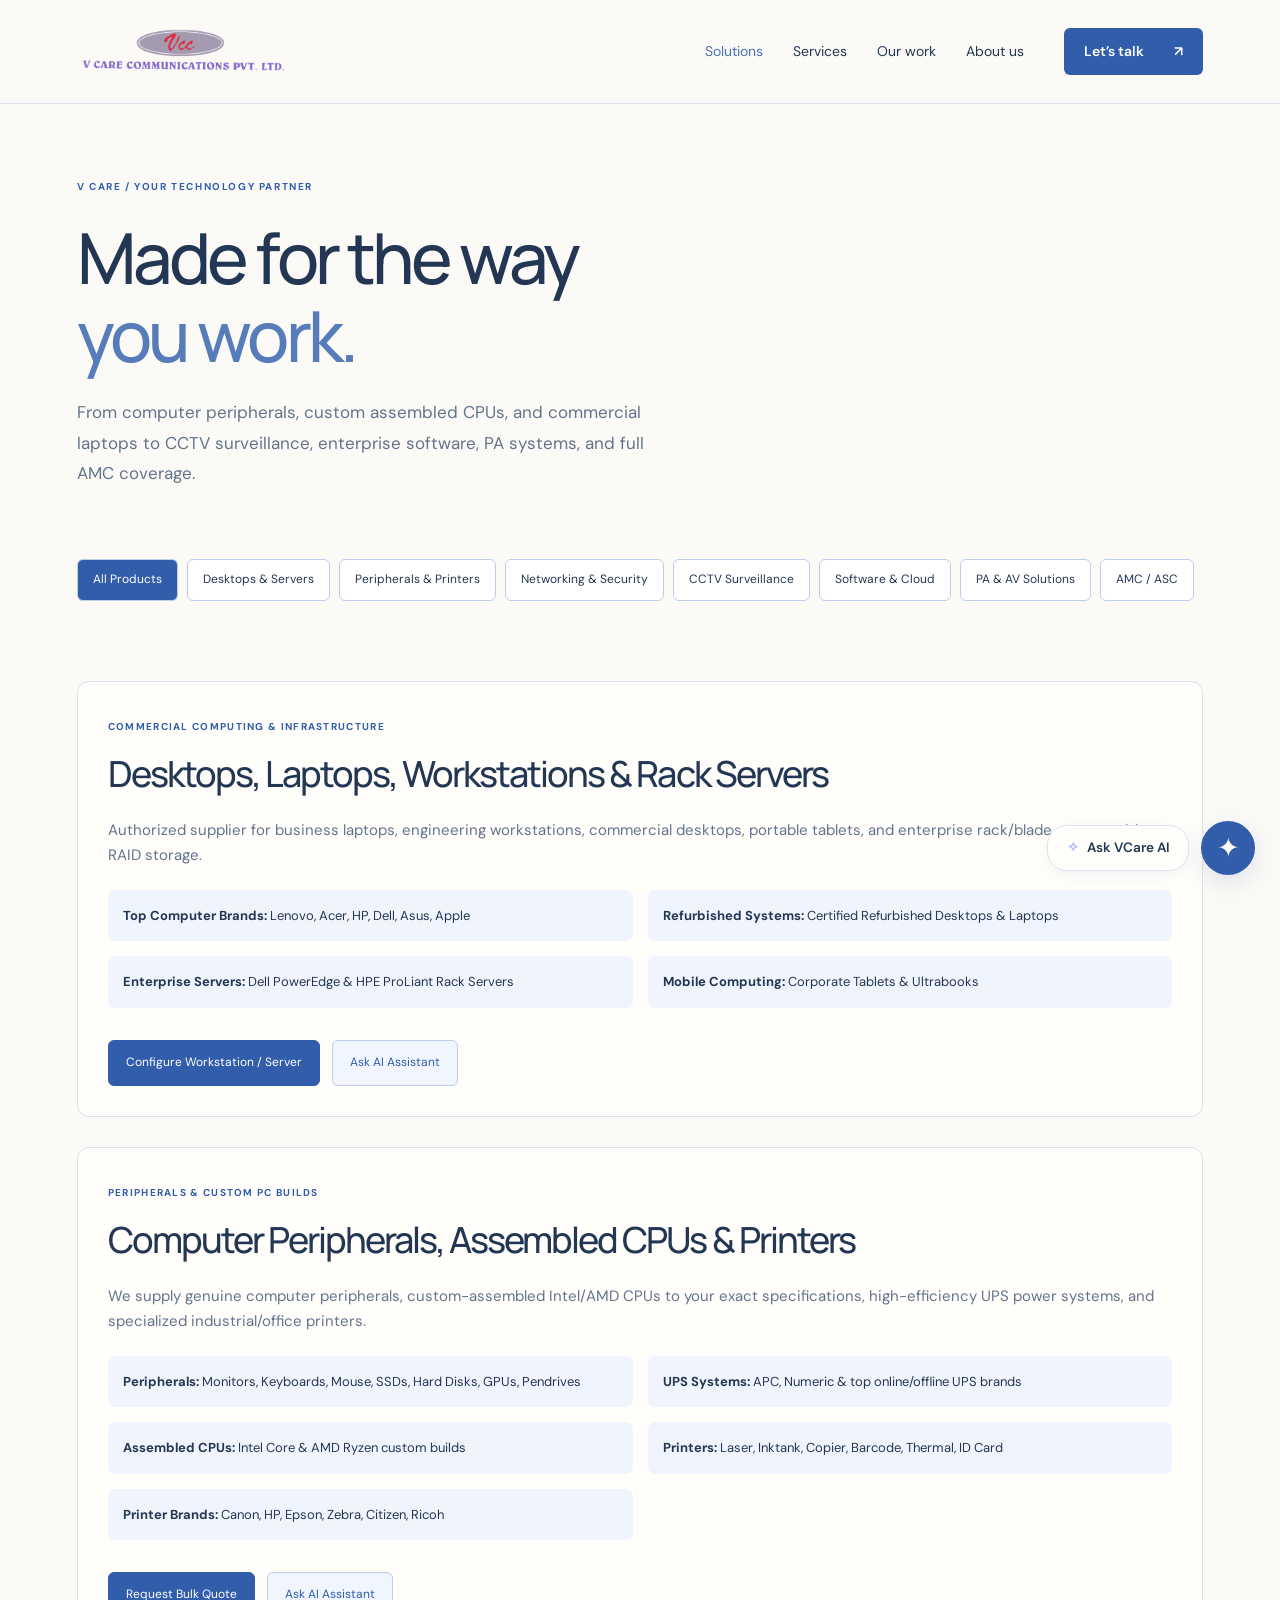
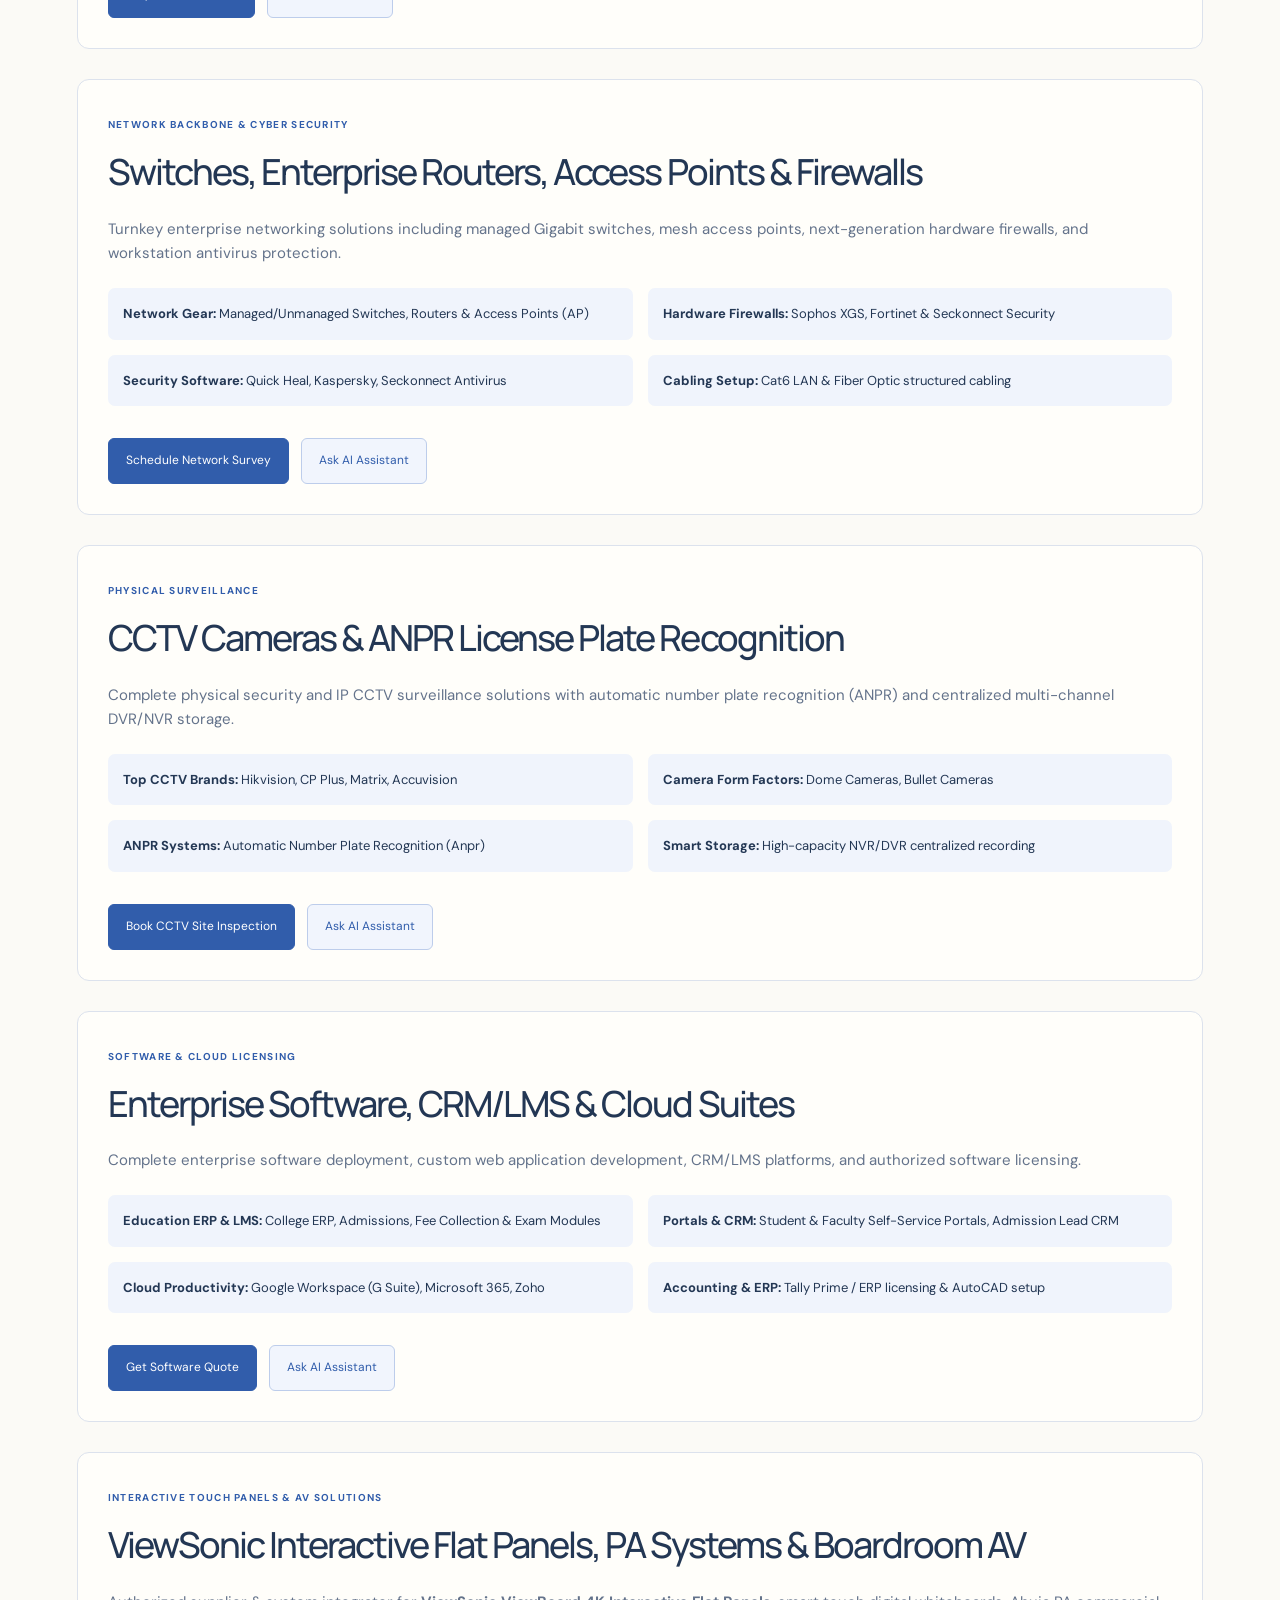
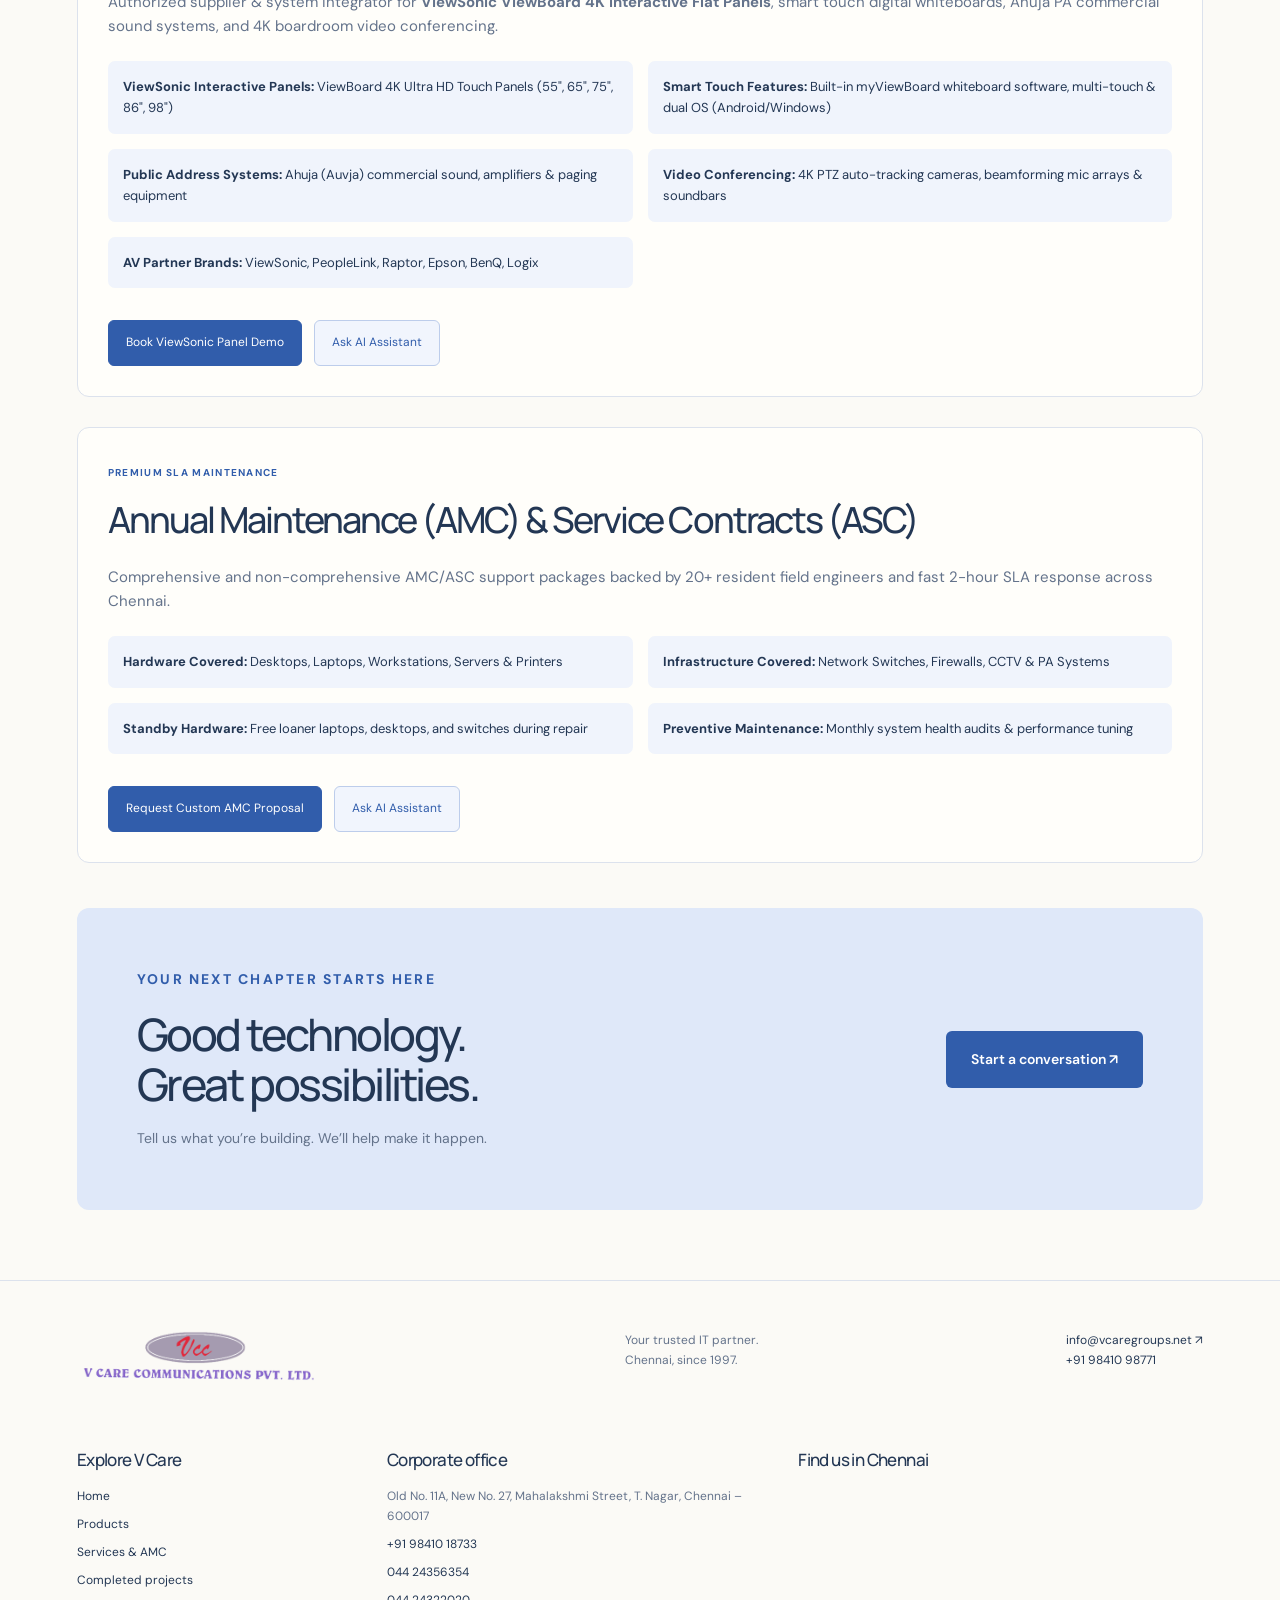
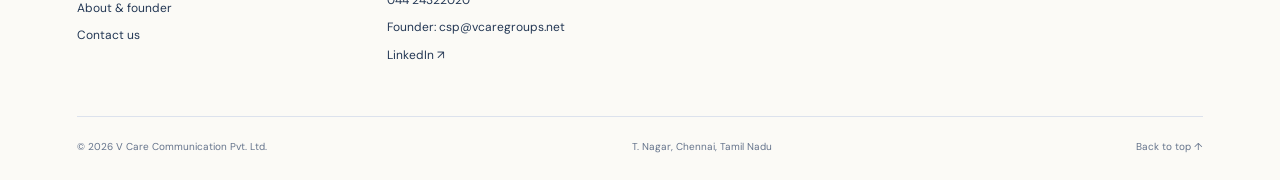
==== products.html @ 09d8451d "Add files via upload" ====
<!doctype html><html lang="en"><head><meta charset="utf-8"><meta name="viewport" content="width=device-width,initial-scale=1"><meta name="description" content="V Care Communication — enterprise IT hardware, systems integration, networking and maintenance in Chennai since 1997."><title>V Care — Technology that moves you forward</title><link rel="stylesheet" href="css/chatbot.css"><link rel="stylesheet" href="css/style.css"></head><body><a class="skip" href="#main">Skip to content</a><header><a class="brand" href="index.html" aria-label="V Care home"><img src="logo.png" alt="V Care Communication Pvt. Ltd."></a><button class="menu" aria-expanded="false" aria-controls="navigation">Menu <span>☰</span></button><nav id="navigation"><a href="products.html">Solutions</a><a href="services.html">Services</a><a href="projects.html">Our work</a><a href="about.html">About us</a></nav><a class="button small header-cta" href="contact.html">Let’s talk <span>↗</span></a></header><main id="main"><section class="page-hero"><p class="eyebrow">V CARE / YOUR TECHNOLOGY PARTNER</p><h1>Made for the way<br><em>you work.</em></h1><p class="intro">From computer
        peripherals, custom assembled CPUs, and commercial laptops to CCTV surveillance, enterprise software, PA
        systems, and full AMC coverage.</p></section><div class="original-content"><section>
    <div class="container">
      <div class="product-tabs-nav" id="productFilterBar">
        <button class="tab-btn active" data-filter="all"> All Products</button>
        <button class="tab-btn" data-filter="computing"> Desktops & Servers</button>
        <button class="tab-btn" data-filter="peripherals"> Peripherals & Printers</button>
        <button class="tab-btn" data-filter="networking"> Networking &
          Security</button>
        <button class="tab-btn" data-filter="cctv"> CCTV Surveillance</button>
        <button class="tab-btn" data-filter="software"> Software & Cloud</button>
        <button class="tab-btn" data-filter="av-pa"> PA & AV Solutions</button>
        <button class="tab-btn" data-filter="amc"> AMC / ASC</button>
      </div>
    </div>
  </section><section class="section">
    <div class="container">
      <div id="productsContainer">

        
        <div class="bento-card product-card-item" data-category="computing">
          <div class="product-detail-card">
            
            <div>
              <span class="bento-tag">COMMERCIAL COMPUTING & INFRASTRUCTURE</span>
              <h2 class="text-gradient">Desktops, Laptops, Workstations
                & Rack Servers</h2>
              <p>Authorized supplier for
                business laptops, engineering workstations, commercial desktops, portable tablets, and enterprise
                rack/blade servers with RAID storage.</p>

              <div class="product-specs-grid">
                <div class="product-spec-item"> <strong>Top Computer Brands:</strong>
                  Lenovo, Acer, HP, Dell, Asus, Apple</div>
                <div class="product-spec-item"> <strong>Refurbished Systems:</strong>
                  Certified Refurbished Desktops & Laptops</div>
                <div class="product-spec-item"> <strong>Enterprise Servers:</strong>
                  Dell PowerEdge & HPE ProLiant Rack Servers</div>
                <div class="product-spec-item"> <strong>Mobile Computing:</strong>
                  Corporate Tablets & Ultrabooks</div>
              </div>

              <div>
                <a href="contact.html" class="btn btn-primary">Configure Workstation / Server </a>
                <button class="btn btn-outline js-open-chat" data-prompt="Show laptop, desktop, server, and refurbished models available">Ask AI Assistant </button>
              </div>
            </div>
          </div>
        </div>

        
        <div class="bento-card product-card-item" data-category="peripherals">
          <div class="product-detail-card">
            
            <div>
              <span class="bento-tag">PERIPHERALS & CUSTOM PC BUILDS</span>
              <h2 class="text-gradient">Computer Peripherals, Assembled
                CPUs & Printers</h2>
              <p>We supply genuine
                computer peripherals, custom-assembled Intel/AMD CPUs to your exact specifications, high-efficiency UPS
                power systems, and specialized industrial/office printers.</p>

              <div class="product-specs-grid">
                <div class="product-spec-item"> <strong>Peripherals:</strong>
                  Monitors, Keyboards, Mouse, SSDs, Hard Disks, GPUs, Pendrives</div>
                <div class="product-spec-item"> <strong>UPS Systems:</strong> APC,
                  Numeric & top online/offline UPS brands</div>
                <div class="product-spec-item"> <strong>Assembled CPUs:</strong>
                  Intel Core & AMD Ryzen custom builds</div>
                <div class="product-spec-item"> <strong>Printers:</strong> Laser,
                  Inktank, Copier, Barcode, Thermal, ID Card</div>
                <div class="product-spec-item"> <strong>Printer Brands:</strong>
                  Canon, HP, Epson, Zebra, Citizen, Ricoh</div>
              </div>

              <div>
                <a href="contact.html" class="btn btn-primary">Request Bulk Quote </a>
                <button class="btn btn-outline js-open-chat" data-prompt="What printers, UPS brands, and assembled CPU components do you offer?">Ask AI Assistant
                  </button>
              </div>
            </div>
          </div>
        </div>

        
        <div class="bento-card product-card-item" data-category="networking">
          <div class="product-detail-card">
            
            <div>
              <span class="bento-tag">NETWORK BACKBONE & CYBER SECURITY</span>
              <h2 class="text-gradient">Switches, Enterprise Routers,
                Access Points & Firewalls</h2>
              <p>Turnkey enterprise
                networking solutions including managed Gigabit switches, mesh access points, next-generation hardware
                firewalls, and workstation antivirus protection.</p>

              <div class="product-specs-grid">
                <div class="product-spec-item"> <strong>Network Gear:</strong>
                  Managed/Unmanaged Switches, Routers & Access Points (AP)</div>
                <div class="product-spec-item"> <strong>Hardware Firewalls:</strong>
                  Sophos XGS, Fortinet & Seckonnect Security</div>
                <div class="product-spec-item"> <strong>Security Software:</strong>
                  Quick Heal, Kaspersky, Seckonnect Antivirus</div>
                <div class="product-spec-item"> <strong>Cabling Setup:</strong> Cat6
                  LAN & Fiber Optic structured cabling</div>
              </div>

              <div>
                <a href="contact.html" class="btn btn-primary">Schedule Network Survey </a>
                <button class="btn btn-outline js-open-chat" data-prompt="What networking switches, firewalls, and security software do you provide?">Ask AI
                  Assistant </button>
              </div>
            </div>
          </div>
        </div>

        
        <div class="bento-card product-card-item" data-category="cctv">
          <div class="product-detail-card">
            
            <div>
              <span class="bento-tag">PHYSICAL SURVEILLANCE</span>
              <h2 class="text-gradient">CCTV Cameras & ANPR License
                Plate Recognition</h2>
              <p>Complete physical
                security and IP CCTV surveillance solutions with automatic number plate recognition (ANPR) and
                centralized multi-channel DVR/NVR storage.</p>

              <div class="product-specs-grid">
                <div class="product-spec-item"> <strong>Top CCTV Brands:</strong>
                  Hikvision, CP Plus, Matrix, Accuvision</div>
                <div class="product-spec-item"> <strong>Camera Form Factors:</strong>
                  Dome Cameras, Bullet Cameras</div>
                <div class="product-spec-item"> <strong>ANPR Systems:</strong>
                  Automatic Number Plate Recognition (Anpr)</div>
                <div class="product-spec-item"> <strong>Smart Storage:</strong>
                  High-capacity NVR/DVR centralized recording</div>
              </div>

              <div>
                <a href="contact.html" class="btn btn-primary">Book CCTV Site Inspection </a>
                <button class="btn btn-outline js-open-chat" data-prompt="Tell me about CCTV camera brands, Hikvision, CP Plus, and ANPR systems">Ask AI Assistant
                  </button>
              </div>
            </div>
          </div>
        </div>

        
        <div class="bento-card product-card-item" data-category="software">
          <div class="product-detail-card">
            
            <div>
              <span class="bento-tag">SOFTWARE & CLOUD LICENSING</span>
              <h2 class="text-gradient">Enterprise Software, CRM/LMS &
                Cloud Suites</h2>
              <p>Complete enterprise
                software deployment, custom web application development, CRM/LMS platforms, and authorized software
                licensing.</p>

              <div class="product-specs-grid">
                <div class="product-spec-item"> <strong>Education ERP & LMS:</strong>
                  College ERP, Admissions, Fee Collection & Exam Modules</div>
                <div class="product-spec-item"> <strong>Portals & CRM:</strong>
                  Student & Faculty Self-Service Portals, Admission Lead CRM</div>
                <div class="product-spec-item"> <strong>Cloud Productivity:</strong>
                  Google Workspace (G Suite), Microsoft 365, Zoho</div>
                <div class="product-spec-item"> <strong>Accounting & ERP:</strong>
                  Tally Prime / ERP licensing & AutoCAD setup</div>
              </div>

              <div>
                <a href="contact.html" class="btn btn-primary">Get Software Quote </a>
                <button class="btn btn-outline js-open-chat" data-prompt="What software licenses (Tally, Zoho, G Suite, Microsoft, AutoCAD, CRM, LMS) do you provide?">Ask
                  AI Assistant </button>
              </div>
            </div>
          </div>
        </div>

        
        <div class="bento-card product-card-item" data-category="av-pa">
          <div class="product-detail-card">
            
            <div>
              <span class="bento-tag">INTERACTIVE TOUCH PANELS & AV SOLUTIONS</span>
              <h2 class="text-gradient">ViewSonic Interactive Flat
                Panels, PA Systems & Boardroom AV</h2>
              <p>Authorized supplier &
                system integrator for <strong>ViewSonic ViewBoard 4K Interactive Flat Panels</strong>, smart touch
                digital whiteboards, Ahuja PA commercial sound systems, and 4K boardroom video conferencing.</p>

              <div class="product-specs-grid">
                <div class="product-spec-item"> <strong>ViewSonic Interactive
                    Panels:</strong> ViewBoard 4K Ultra HD Touch Panels (55", 65", 75", 86", 98")</div>
                <div class="product-spec-item"> <strong>Smart Touch
                    Features:</strong> Built-in myViewBoard whiteboard software, multi-touch & dual OS (Android/Windows)
                </div>
                <div class="product-spec-item"> <strong>Public Address
                    Systems:</strong> Ahuja (Auvja) commercial sound, amplifiers & paging equipment</div>
                <div class="product-spec-item"> <strong>Video Conferencing:</strong>
                  4K PTZ auto-tracking cameras, beamforming mic arrays & soundbars</div>
                <div class="product-spec-item"> <strong>AV Partner Brands:</strong>
                  ViewSonic, PeopleLink, Raptor, Epson, BenQ, Logix</div>
              </div>

              <div>
                <a href="contact.html" class="btn btn-primary">Book ViewSonic Panel Demo </a>
                <button class="btn btn-outline js-open-chat" data-prompt="Tell me about ViewSonic Interactive Flat Panels, ViewBoard touch displays, and Ahuja PA systems">Ask
                  AI Assistant </button>
              </div>
            </div>
          </div>
        </div>

        
        <div class="bento-card product-card-item" data-category="amc">
          <div class="product-detail-card">
            
            <div>
              <span class="bento-tag">PREMIUM SLA MAINTENANCE</span>
              <h2 class="text-gradient">Annual Maintenance (AMC) &
                Service Contracts (ASC)</h2>
              <p>Comprehensive and
                non-comprehensive AMC/ASC support packages backed by 20+ resident field engineers and fast 2-hour SLA
                response across Chennai.</p>

              <div class="product-specs-grid">
                <div class="product-spec-item"> <strong>Hardware Covered:</strong>
                  Desktops, Laptops, Workstations, Servers & Printers</div>
                <div class="product-spec-item"> <strong>Infrastructure
                    Covered:</strong> Network Switches, Firewalls, CCTV & PA Systems</div>
                <div class="product-spec-item"> <strong>Standby Hardware:</strong>
                  Free loaner laptops, desktops, and switches during repair</div>
                <div class="product-spec-item"> <strong>Preventive
                    Maintenance:</strong> Monthly system health audits & performance tuning</div>
              </div>

              <div>
                <a href="contact.html" class="btn btn-primary">Request Custom AMC Proposal </a>
                <button class="btn btn-outline js-open-chat" data-prompt="Tell me about your AMC / ASC contract packages and SLAs">Ask AI Assistant </button>
              </div>
            </div>
          </div>
        </div>

      </div>
    </div>
  </section></div></main><section class="closing"><div><p class="eyebrow">YOUR NEXT CHAPTER STARTS HERE</p><h2>Good technology.<br>Great possibilities.</h2><p>Tell us what you’re building. We’ll help make it happen.</p></div><a class="button" href="contact.html">Start a conversation ↗</a></section><footer><div class="footer-top"><a class="brand" href="index.html"><img src="logo.png" alt="V Care Communication Pvt. Ltd."></a><p>Your trusted IT partner.<br>Chennai, since 1997.</p><div><a href="mailto:info@vcaregroups.net">info@vcaregroups.net ↗</a><a href="tel:+919841098771">+91 98410 98771</a></div></div><div class="footer-extras"><div><h3>Explore V Care</h3><a href="index.html">Home</a><a href="products.html">Products</a><a href="services.html">Services & AMC</a><a href="projects.html">Completed projects</a><a href="about.html">About & founder</a><a href="contact.html">Contact us</a></div><div><h3>Corporate office</h3><p>Old No. 11A, New No. 27, Mahalakshmi Street, T. Nagar, Chennai – 600017</p><a href="tel:+919841018733">+91 98410 18733</a><a href="tel:04424356354">044 24356354</a><a href="tel:04424322020">044 24322020</a><a href="mailto:csp@vcaregroups.net">Founder: csp@vcaregroups.net</a><a href="https://www.linkedin.com/company/vcare-communication-pvt-ltd/" target="_blank" rel="noopener">LinkedIn ↗</a></div><div><h3>Find us in Chennai</h3><iframe src="https://www.google.com/maps/embed?pb=!1m18!1m12!1m3!1d15547.591956405066!2d80.22578973375931!3d13.042164800798362!2m3!1f0!2f0!3f0!3m2!1i1024!2i768!4f13.1!3m3!1m2!1s0x3a5266fff893aa7f%3A0x14968e3ff14acfaf!2sV%20Care%20Communication!5e0!3m2!1sen!2sin!4v1703919596959!5m2!1sen!2sin" width="100%" height="460" allowfullscreen="" loading="lazy" title="V Care office location"></iframe></div></div><div class="footer-bottom"><span>© <span id="year"></span> V Care Communication Pvt. Ltd.</span><a href="contact.html">T. Nagar, Chennai, Tamil Nadu</a><a href="#main">Back to top ↑</a></div></footer><script src="js/chatbot-data.js"></script><script src="js/chatbot.js"></script><script src="js/site.js"></script></body></html>
---- css/chatbot.css ----
/* ==========================================================================
   VCare Holographic AI Assistant - Floating Chatbot Stylesheet
   ========================================================================== */

/* Launcher Floating Trigger */
.chatbot-launcher {
  position: fixed;
  bottom: 25px;
  right: 25px;
  z-index: 99999;
  display: flex;
  align-items: center;
  gap: 0.75rem;
  cursor: pointer;
}

.chatbot-trigger-btn {
  width: 65px;
  height: 65px;
  border-radius: 50%;
  background: linear-gradient(135deg, var(--blue-electric) 0%, var(--cyan-neon) 100%);
  color: #030712;
  display: flex;
  align-items: center;
  justify-content: center;
  font-size: 1.7rem;
  box-shadow: 0 0 30px var(--cyan-glow), 0 10px 25px rgba(0, 0, 0, 0.5);
  border: 2px solid rgba(255, 255, 255, 0.4);
  transition: all 0.3s cubic-bezier(0.175, 0.885, 0.32, 1.275);
  position: relative;
}

.chatbot-trigger-btn:hover {
  transform: scale(1.1) rotate(6deg);
  box-shadow: 0 0 45px var(--cyan-neon), 0 15px 35px rgba(0, 0, 0, 0.6);
}

.chatbot-pulse-ring {
  position: absolute;
  top: -5px;
  left: -5px;
  right: -5px;
  bottom: -5px;
  border-radius: 50%;
  border: 2px solid var(--cyan-neon);
  animation: pulseRing 2s infinite;
  pointer-events: none;
}

@keyframes pulseRing {
  0% { transform: scale(0.95); opacity: 0.9; }
  50% { transform: scale(1.2); opacity: 0; }
  100% { transform: scale(0.95); opacity: 0; }
}

.chatbot-tooltip {
  background: #090d16;
  color: #ffffff;
  padding: 0.65rem 1.15rem;
  border-radius: 20px;
  font-family: var(--font-mono);
  font-size: 0.85rem;
  font-weight: 600;
  border: 1px solid var(--cyan-neon);
  box-shadow: 0 0 20px var(--cyan-glow);
  white-space: nowrap;
  display: flex;
  align-items: center;
  gap: 0.5rem;
  animation: bounceTooltip 3s infinite;
}

.chatbot-tooltip i {
  color: var(--cyan-neon);
}

@keyframes bounceTooltip {
  0%, 100% { transform: translateY(0); }
  50% { transform: translateY(-5px); }
}

/* Main Chat Modal Window */
.chatbot-container {
  position: fixed;
  bottom: 105px;
  right: 25px;
  width: 410px;
  max-width: calc(100vw - 40px);
  height: 620px;
  max-height: calc(100vh - 130px);
  background: rgba(11, 15, 25, 0.96);
  backdrop-filter: blur(24px);
  -webkit-backdrop-filter: blur(24px);
  border-radius: 24px;
  box-shadow: 0 0 45px rgba(0, 240, 255, 0.25), 0 25px 60px rgba(0, 0, 0, 0.8);
  display: flex;
  flex-direction: column;
  overflow: hidden;
  z-index: 99999;
  border: 1px solid rgba(0, 240, 255, 0.35);
  opacity: 0;
  visibility: hidden;
  transform: translateY(25px) scale(0.92);
  transition: all 0.3s cubic-bezier(0.16, 1, 0.3, 1);
}

.chatbot-container.active {
  opacity: 1;
  visibility: visible;
  transform: translateY(0) scale(1);
}

/* Chat Header */
.chatbot-header {
  background: linear-gradient(135deg, #090d16 0%, #050811 100%);
  color: #ffffff;
  padding: 1.35rem 1.5rem;
  display: flex;
  align-items: center;
  justify-content: space-between;
  border-bottom: 1px solid rgba(255, 255, 255, 0.1);
}

.chat-header-info {
  display: flex;
  align-items: center;
  gap: 0.85rem;
}

.chat-avatar {
  width: 44px;
  height: 44px;
  border-radius: 50%;
  background: linear-gradient(135deg, var(--blue-electric) 0%, var(--cyan-neon) 100%);
  display: flex;
  align-items: center;
  justify-content: center;
  font-size: 1.25rem;
  color: #030712;
  position: relative;
  box-shadow: 0 0 15px var(--cyan-neon);
}

.chat-status-dot {
  position: absolute;
  bottom: 0;
  right: 0;
  width: 12px;
  height: 12px;
  background: var(--emerald-neon);
  border: 2px solid #030712;
  border-radius: 50%;
  box-shadow: 0 0 8px var(--emerald-neon);
}

.chat-title-box h4 {
  color: #ffffff;
  font-size: 1.1rem;
  font-weight: 700;
  margin: 0;
}

.chat-title-box p {
  color: var(--cyan-neon);
  font-family: var(--font-mono);
  font-size: 0.75rem;
  margin: 0;
}

.chat-header-actions {
  display: flex;
  gap: 0.5rem;
}

.chat-header-btn {
  background: rgba(255, 255, 255, 0.08);
  border: 1px solid rgba(255, 255, 255, 0.1);
  color: #ffffff;
  width: 34px;
  height: 34px;
  border-radius: 50%;
  display: flex;
  align-items: center;
  justify-content: center;
  cursor: pointer;
  transition: all 0.2s ease;
  font-size: 0.9rem;
}

.chat-header-btn:hover {
  background: rgba(0, 240, 255, 0.2);
  color: var(--cyan-neon);
  border-color: var(--cyan-neon);
}

/* Chat Body & History */
.chatbot-body {
  flex: 1;
  padding: 1.25rem;
  overflow-y: auto;
  background: #050811;
  display: flex;
  flex-direction: column;
  gap: 1.1rem;
}

/* Message Bubbles */
.chat-msg {
  display: flex;
  gap: 0.75rem;
  max-width: 90%;
  animation: msgSlideIn 0.3s ease;
}

@keyframes msgSlideIn {
  from { opacity: 0; transform: translateY(10px); }
  to { opacity: 1; transform: translateY(0); }
}

.chat-msg.user {
  align-self: flex-end;
  flex-direction: row-reverse;
}

.chat-msg.bot {
  align-self: flex-start;
}

.msg-bubble {
  padding: 0.95rem 1.2rem;
  border-radius: 18px;
  font-size: 0.9rem;
  line-height: 1.5;
  box-shadow: 0 4px 15px rgba(0, 0, 0, 0.4);
}

.chat-msg.user .msg-bubble {
  background: linear-gradient(135deg, var(--blue-electric) 0%, var(--cyan-neon) 100%);
  color: #030712;
  font-weight: 500;
  border-bottom-right-radius: 4px;
}

.chat-msg.bot .msg-bubble {
  background: rgba(17, 23, 38, 0.9);
  color: var(--text-main);
  border: 1px solid rgba(0, 240, 255, 0.25);
  border-bottom-left-radius: 4px;
}

.msg-time {
  font-size: 0.7rem;
  color: var(--text-dim);
  margin-top: 0.3rem;
  font-family: var(--font-mono);
}

/* Quick Reply Chips */
.quick-replies {
  display: flex;
  flex-wrap: wrap;
  gap: 0.5rem;
  margin-top: 0.75rem;
}

.chip-btn {
  background: rgba(0, 240, 255, 0.08);
  border: 1px solid rgba(0, 240, 255, 0.3);
  color: var(--cyan-neon);
  font-family: var(--font-heading);
  font-size: 0.8rem;
  font-weight: 600;
  padding: 0.45rem 0.9rem;
  border-radius: 20px;
  cursor: pointer;
  transition: all 0.2s ease;
}

.chip-btn:hover {
  background: var(--cyan-neon);
  color: #030712;
  box-shadow: 0 0 15px var(--cyan-neon);
  transform: translateY(-2px);
}

/* Cards inside Chat */
.chat-card {
  background: rgba(11, 15, 25, 0.8);
  border: 1px solid rgba(0, 240, 255, 0.3);
  border-radius: 14px;
  padding: 1rem;
  margin-top: 0.65rem;
  box-shadow: 0 0 15px rgba(0, 240, 255, 0.1);
}

.chat-card h5 {
  font-size: 0.95rem;
  color: var(--text-white);
  margin-bottom: 0.4rem;
}

.chat-card p {
  font-size: 0.825rem;
  color: var(--text-muted);
  margin-bottom: 0.75rem;
}

.chat-card-btn {
  display: inline-block;
  font-size: 0.8rem;
  font-weight: 700;
  color: #030712;
  background: var(--cyan-neon);
  padding: 0.4rem 0.85rem;
  border-radius: 6px;
  text-decoration: none;
  box-shadow: 0 0 10px rgba(0, 240, 255, 0.3);
}

.chat-card-btn:hover {
  background: #ffffff;
  color: #030712;
}

/* Typing Indicator Animation */
.typing-indicator {
  display: flex;
  align-items: center;
  gap: 5px;
  padding: 0.75rem 1.1rem;
  background: rgba(17, 23, 38, 0.9);
  border: 1px solid rgba(0, 240, 255, 0.3);
  border-radius: 18px;
  width: fit-content;
}

.typing-dot {
  width: 7px;
  height: 7px;
  background: var(--cyan-neon);
  border-radius: 50%;
  box-shadow: 0 0 8px var(--cyan-neon);
  animation: typingBounce 1.4s infinite ease-in-out both;
}

.typing-dot:nth-child(1) { animation-delay: -0.32s; }
.typing-dot:nth-child(2) { animation-delay: -0.16s; }

@keyframes typingBounce {
  0%, 80%, 100% { transform: scale(0); }
  40% { transform: scale(1); }
}

/* Chat Input Footer */
.chatbot-footer {
  padding: 1rem 1.1rem;
  background: #090d16;
  border-top: 1px solid rgba(255, 255, 255, 0.08);
  display: flex;
  align-items: center;
  gap: 0.6rem;
}

.chat-input {
  flex: 1;
  border: 1px solid rgba(255, 255, 255, 0.12);
  background: rgba(3, 7, 18, 0.8);
  color: var(--text-white);
  border-radius: 24px;
  padding: 0.7rem 1.1rem;
  font-family: var(--font-body);
  font-size: 0.9rem;
  outline: none;
  transition: border-color 0.2s ease;
}

.chat-input:focus {
  border-color: var(--cyan-neon);
  box-shadow: 0 0 12px rgba(0, 240, 255, 0.25);
}

.chat-send-btn {
  background: linear-gradient(135deg, var(--blue-electric) 0%, var(--cyan-neon) 100%);
  border: none;
  color: #030712;
  width: 40px;
  height: 40px;
  border-radius: 50%;
  display: flex;
  align-items: center;
  justify-content: center;
  cursor: pointer;
  transition: all 0.2s ease;
  font-size: 1rem;
  box-shadow: 0 0 15px rgba(0, 240, 255, 0.3);
}

.chat-send-btn:hover {
  transform: scale(1.1);
  box-shadow: 0 0 25px var(--cyan-neon);
}

@media (max-width: 480px) {
  .chatbot-container {
    right: 0;
    bottom: 0;
    width: 100vw;
    height: 100vh;
    max-width: 100vw;
    max-height: 100vh;
    border-radius: 0;
  }
}
---- css/style.css ----
@import url('https://fonts.googleapis.com/css2?family=DM+Sans:wght@400;500;600;700&family=Manrope:wght@400;500;600;700;800&display=swap');
:root{--ink:#233754;--muted:#64738b;--paper:#fbfaf6;--teal:#315dab;--line:#dce2ed;--font-mono:'DM Sans',sans-serif;--blue-electric:#315dab;--cyan-neon:#a5c0ef;--cyan-glow:transparent}*{box-sizing:border-box}html{scroll-behavior:smooth;scroll-padding-top:100px}body{margin:0;background:var(--paper);color:var(--ink);font-family:'DM Sans',sans-serif;font-size:16px;line-height:1.65}a{color:inherit;text-decoration:none}button,input,select,textarea{font:inherit}button,a,input,textarea,select{-webkit-tap-highlight-color:transparent}a:focus-visible,button:focus-visible,input:focus-visible,select:focus-visible,textarea:focus-visible{outline:3px solid #cc825a;outline-offset:5px}button{cursor:pointer}h1,h2,h3,p{margin:0}h1,h2,h3{font-family:Manrope,'DM Sans',sans-serif;font-weight:500;line-height:1.12;letter-spacing:-.055em}h1{font-size:clamp(48px,5.9vw,85px)}h2{font-size:clamp(32px,3.5vw,49px)}h3{font-size:24px;letter-spacing:-.035em}p{color:var(--muted)}em{font-style:normal;color:#567cb9}header{height:104px;display:flex;align-items:center;gap:40px;max-width:1440px;margin:auto;padding:0 6%;border-bottom:1px solid var(--line)}.brand{display:flex;align-items:center;gap:9px;font-weight:800;letter-spacing:.03em;font-size:23px;line-height:1.2}.brand img{width:48px;height:48px;object-fit:contain}.brand small{display:block;font-size:8px;letter-spacing:.1em;margin-top:5px}nav{display:flex;gap:30px;margin-left:auto;font-size:14px}nav a:hover,nav a[aria-current]{color:#4b72b5}.button{display:inline-flex;align-items:center;justify-content:space-between;gap:30px;border:0;background:var(--teal);color:white;padding:17px 25px;border-radius:6px;font-size:14px;font-weight:600;transition:background .2s,transform .2s}.button:hover{background:#23498c;transform:translateY(-2px)}.button.small{padding:12px 20px}.menu{display:none}.hero{display:grid;grid-template-columns:1.06fr 1fr;max-width:1440px;margin:auto;padding:74px 6% 70px;gap:38px;align-items:center}.eyebrow{font-size:10px;font-weight:700;letter-spacing:.16em;color:var(--teal)}.dot{display:inline-block;width:6px;height:6px;background:#567cb9;border-radius:50%;margin-right:8px}.hero h1{margin:24px 0;position:relative}.title-star{font-size:49px;color:#d68d61;display:inline-block;margin-left:22px;vertical-align:middle}.intro{font-size:17px;line-height:1.8;max-width:450px}.hero-actions{display:flex;gap:27px;align-items:center;margin-top:30px}.text-link{font-size:13px;font-weight:600;border-bottom:1px solid #9bb0ce;padding-bottom:5px;display:inline-block}.hero-note{font-size:11px;color:var(--muted);margin-top:30px;display:flex;gap:10px;align-items:center}.hero-note span{font-size:22px;color:var(--teal)}.hero-art{height:500px;position:relative;background:radial-gradient(ellipse at 45% 55%,#e0e9fa,transparent 68%);isolation:isolate}.art-orbit{position:absolute;border:1px solid #bdcdea;border-radius:50%;width:390px;height:390px;left:50%;top:50%;transform:translate(-50%,-50%) rotate(-28deg)}.orbit-two{width:465px;height:245px;transform:translate(-50%,-50%) rotate(-35deg);border-style:dashed}.server{position:absolute;top:135px;left:50%;transform:translateX(-50%) rotate(-6deg);width:204px;background:#e9eef8;border:1px solid #bdcce5;border-radius:15px;box-shadow:15px 22px 0 #cbd9ef,25px 42px 48px #49689125;padding:17px;z-index:2}.server-top{font-size:8px;letter-spacing:.15em;padding-bottom:17px}.server-row{height:46px;background:#365b95;border-radius:5px;margin-bottom:8px;display:flex;align-items:center;gap:7px;padding:0 12px}.server-row span{width:82px;height:13px;background:repeating-linear-gradient(90deg,#254578 0px,#254578 3px,#7194c3 3px,#7194c3 4px);margin-right:auto}.server-row i{width:4px;height:4px;background:#bdd1ef;border-radius:50%}.server-base{font-size:6px;letter-spacing:.2em;padding-top:10px}.art-card{position:absolute;display:flex;gap:12px;align-items:center;z-index:3;background:#fffdf8;border:1px solid #dde5f1;border-radius:10px;padding:15px 19px;box-shadow:0 10px 24px #405b830d;transform:rotate(-5deg)}.art-card>span{font-size:25px;color:var(--teal);background:#e7eefb;border-radius:8px;width:40px;text-align:center}.art-card p{font-size:12px;color:var(--ink);font-weight:600}.art-card small{display:block;font-size:9px;font-weight:400;color:var(--muted)}.cloud{top:77px;left:4%}.network{right:-1%;top:250px;transform:rotate(5deg)}.support{left:0;bottom:55px;transform:rotate(3deg)}.art-label{position:absolute;font-size:8px;letter-spacing:.14em;right:6%;top:35px}.art-label i{display:inline-block;background:#688ec3;width:5px;height:5px;border-radius:50%;margin-right:5px}.art-tag{position:absolute;bottom:13px;left:24%;font-size:7px;letter-spacing:.2em}.spark{position:absolute;font-size:55px;color:#cb855b}.spark-one{right:9%;top:91px}.spark-two{left:18%;bottom:135px;font-size:25px}.partners{border-block:1px solid var(--line);padding:27px 0 34px}.partner-heading{display:flex;align-items:center;justify-content:space-between;padding:0 6%;max-width:1440px;margin:auto}.partner-heading button{border:0;background:none;font-size:10px;color:var(--muted)}.marquee{overflow:hidden;margin-top:24px;mask-image:linear-gradient(to right,transparent,#000 8%,#000 92%,transparent)}.track{display:flex;width:max-content;animation:slide 36s linear infinite}.partner-set{display:flex;gap:70px;align-items:center;padding-right:70px}.partner-set span{font-size:27px;font-weight:700;letter-spacing:-.04em;color:#566580;white-space:nowrap}.partner-set span:nth-child(2){font-style:italic}.partner-set span:nth-child(3){font-style:italic;font-size:39px}.partners.paused .track,.marquee:hover .track{animation-play-state:paused}@keyframes slide{to{transform:translateX(-50%)}}.section{padding:100px 6%;max-width:1440px;margin:auto}.section-heading{display:flex;justify-content:space-between;gap:50px;align-items:end;margin-bottom:45px}.section-heading h2{margin-top:16px}.section-heading>p{max-width:330px;font-size:14px}.cards{display:grid;grid-template-columns:repeat(3,1fr);gap:18px}.card{padding:29px;border:1px solid var(--line);border-radius:9px;background:#fffefb;transition:background .2s,transform .2s}.card:hover{background:#eef3fc;transform:translateY(-5px)}.card-top{display:flex;align-items:center;justify-content:space-between;color:#8994a7;font-size:10px;margin-bottom:35px}.symbol{display:grid;place-items:center;background:#e7eefb;color:var(--teal);width:46px;height:46px;border-radius:10px;font-size:27px}.card:nth-child(2n) .symbol{background:#f7e9de;color:#a36b4d}.card h3{font-size:21px;margin-bottom:15px}.card p{font-size:13px;min-height:64px}.card-link{display:flex;justify-content:space-between;margin-top:24px;font-size:11px;font-weight:600}.card-link b{font-size:18px}.care-section{padding:65px 6%;background:#f0f3fa;display:grid;grid-template-columns:1fr 1fr;gap:90px;align-items:center}.care-visual{background:#dce6f8;border-radius:12px;min-height:440px;padding:30px;position:relative;overflow:hidden}.big-v{font-family:Manrope,sans-serif;font-size:160px;font-weight:500;letter-spacing:-.09em;line-height:1.2;margin-top:35px}.big-v span{font-size:66px;letter-spacing:-.07em}.care-caption{font-size:16px;line-height:1.5;margin-top:15px}.care-flower{position:absolute;right:-10px;bottom:-50px;font-size:240px;color:#bdd0ed;line-height:1}.care-copy h2{margin:18px 0 22px}.care-copy>p:not(.eyebrow){font-size:14px;max-width:450px}.fact-grid{display:grid;grid-template-columns:1fr 1fr;border-block:1px solid #ccd7ec;margin:30px 0;padding:22px 0}.fact-grid strong{font-family:Manrope,sans-serif;font-weight:500;font-size:35px;display:block;line-height:1.3}.fact-grid span{font-size:11px;color:var(--muted)}.project-grid{display:grid;grid-template-columns:1fr 1fr;gap:28px}.project-art{height:305px;border-radius:10px;padding:30px;overflow:hidden;margin-bottom:25px;position:relative}.campus{background:#eee2d2}.campus>span{font-size:195px;line-height:1;position:absolute;right:25px;bottom:0;color:#b89d7d}.project-art small{font-size:8px;letter-spacing:.18em;position:relative}.campus>div{font-size:45px;letter-spacing:-.06em;line-height:1.1;margin-top:30px;position:relative}.branches{background:#dce6f8}.nodes{position:relative;display:grid;grid-template-columns:1fr 1fr;gap:26px;max-width:240px;margin:20px auto}.nodes:before{content:'';position:absolute;inset:30px;border:1px dashed #8ba6cc;transform:rotate(25deg)}.nodes span{z-index:1;position:relative;border:1px solid #97b1d5;background:#f6f8fd;border-radius:10px;padding:17px;text-align:center;font-size:18px}.branches small{display:block;text-align:center;margin-top:25px}.project h3{margin:10px 0 13px;font-size:24px}.project>p:last-child{font-size:14px;max-width:460px}.process{border-top:1px solid var(--line);padding-top:70px}.process h2{margin-top:17px}.steps{display:grid;grid-template-columns:repeat(3,1fr);gap:55px;margin-top:48px}.steps span{font-size:12px;color:#6686b6}.steps h3{margin:19px 0 12px}.steps p{font-size:14px}.closing{margin:0 6% 70px;background:#dfe8f9;border-radius:12px;padding:60px;display:flex;align-items:center;justify-content:space-between;gap:35px}.closing h2{margin:18px 0}.closing p{font-size:14px}footer{padding:40px 6% 25px;border-top:1px solid var(--line)}.footer-top{display:flex;justify-content:space-between;gap:30px;padding:10px 0 40px}.footer-top .brand{display:block}.footer-top small{font-weight:400;letter-spacing:0;font-size:11px;margin-top:10px}.footer-top p,.footer-top>div{font-size:12px}.footer-top>div a{display:block}.footer-bottom{border-top:1px solid var(--line);display:flex;justify-content:space-between;gap:20px;padding-top:22px;font-size:10px;color:var(--muted)}.page-hero{max-width:1440px;margin:auto;padding:75px 6% 50px}.page-hero h1{margin:22px 0;font-size:clamp(45px,5.5vw,74px)}.page-hero .intro{max-width:580px}.compact{padding-top:25px}.about-layout,.contact-layout{display:grid;grid-template-columns:1fr 1fr;gap:80px}.about-layout h2{margin:20px 0}.about-layout p{margin-bottom:20px}.values{padding:40px;border-radius:10px;background:#e7eefb}.values h3{margin-bottom:12px}.values p{font-size:14px}.service-note{background:#f0f3fa;border-radius:12px;margin-bottom:60px}.service-note p{max-width:730px;margin:25px 0}.project-list{display:grid;grid-template-columns:1fr 1fr;gap:25px}.project-list article{border:1px solid var(--line);padding:35px;border-radius:10px}.project-list h2{font-size:30px;margin:20px 0}.project-list p{font-size:14px;margin-bottom:20px}.contact-layout h2{font-size:35px;margin-bottom:20px}.contact-detail{margin-top:35px}.contact-detail>span{display:block;font-size:10px;letter-spacing:.14em;margin:25px 0 8px}.contact-detail>a{display:block;font-size:18px}.contact-detail p{font-size:14px}form{padding:35px;background:#f0f3fa;border-radius:12px}form h3{margin-bottom:25px}label{display:block;font-size:12px;font-weight:600;margin-bottom:17px}input,select,textarea{display:block;width:100%;border:1px solid #cdd8e9;background:#fffefa;padding:12px;border-radius:5px;margin-top:7px;font-size:14px;color:var(--ink)}textarea{resize:vertical}.form-note{font-size:11px;margin-top:17px}.skip{position:fixed;top:-100px;z-index:100000;background:white;padding:10px}.skip:focus{top:0}
/* Keep the original assistant and make its interface match the new site. */
.chatbot-trigger-btn{background:var(--teal);color:white;box-shadow:0 8px 25px #315dab25;border:0;width:54px;height:54px}.chatbot-pulse-ring{display:none}.chatbot-tooltip{background:#fffefa;color:var(--ink);border:1px solid var(--line);box-shadow:0 4px 15px #315dab10;animation:none;font-family:inherit}.chatbot-container{background:#fffefa!important;border:1px solid #cfdaee!important;box-shadow:0 20px 60px #23375420!important;font-family:inherit!important}.chatbot-header{background:var(--teal)!important}.chat-title-box h4,.chat-title-box p,.chat-header-btn{color:white!important}.chatbot-body{background:#f5f7fc!important}.chatbot-footer{background:white!important}.chat-input{background:#f5f7fc!important;color:var(--ink)!important;border-color:#cfdaee!important}.chat-msg.bot .msg-bubble{background:white!important;color:var(--ink)!important;border:1px solid #e0e7f2!important}.chat-msg.user .msg-bubble,.chat-send-btn{background:var(--teal)!important;color:white!important}.chip-btn{color:var(--teal)!important;background:#eef3fc!important;border-color:#cfdaee!important}.msg-time{color:#697b98!important}.msg-bubble div[style*="background:"]{background:#edf3fc!important;border-color:#cbd8ed!important}.msg-bubble [style*="color:"]{color:var(--ink)!important}.msg-bubble a{color:var(--teal)!important;text-decoration:underline}.fas{font-style:normal}.fa-comments:before{content:'✦'}.fa-times:before{content:'×'}.fa-paper-plane:before{content:'➤'}.fa-chevron-down:before{content:'⌄'}.fa-sync-alt:before{content:'↻'}.fa-user-shield:before{content:'✧'}.fa-robot:before{content:'✧'}
@media(min-width:1441px){.care-section{padding-inline:calc((100vw - 1268px)/2)}.closing,footer{max-width:1268px;margin-inline:auto}}
@media(max-width:1000px){header{gap:18px;padding-inline:5%}nav{gap:18px}.brand{font-size:19px}.brand img{width:38px}.hero{gap:10px;padding-inline:5%}.hero-art{transform:scale(.85);transform-origin:center}.hero-actions{gap:15px;flex-wrap:wrap}.care-section{gap:35px}.cards{grid-template-columns:repeat(2,1fr)}.section-heading{gap:25px}.closing{padding:40px}.contact-layout,.about-layout{gap:35px}}
@media(max-width:700px){header{height:80px;position:relative;z-index:20}.header-cta{margin-left:auto;padding:10px!important;font-size:11px}.brand{font-size:18px}.brand small{font-size:6px}.menu{display:block;background:none;border:0;font-size:12px;order:3;margin-left:0}.menu span{margin-left:5px}nav{display:none;position:absolute;top:79px;left:0;right:0;background:var(--paper);padding:25px 6%;border-bottom:1px solid var(--line);flex-direction:column}nav.open{display:flex}.hero{grid-template-columns:1fr;padding:44px 6% 25px}.hero h1{font-size:57px}.hero .eyebrow{font-size:8px}.intro{font-size:15px}.hero-art{height:415px;width:100%;transform:scale(.88);margin-top:5px}.cloud{left:-3%;top:55px}.network{right:-4%;top:225px}.support{left:-4%;bottom:25px}.server{top:110px}.art-label{top:5px}.art-orbit{width:330px;height:330px}.orbit-two{width:365px;height:215px}.art-tag{bottom:-2px;left:15%}.spark-one{top:55px;right:0}.hero-actions .button{font-size:12px;padding:15px 19px}.hero-note{margin-top:20px}.partners{padding-top:20px}.partner-heading .eyebrow{font-size:8px}.partner-set{gap:40px;padding-right:40px}.partner-set span{font-size:22px}.section{padding:60px 6%}.section-heading{display:block;margin-bottom:30px}.section-heading>p,.section-heading>.text-link{margin-top:20px}.cards{grid-template-columns:1fr}.card{padding:25px}.card-top{margin-bottom:22px}.card p{min-height:0}.care-section{grid-template-columns:1fr;padding:40px 6%;gap:35px}.care-visual{min-height:325px}.big-v{font-size:120px;margin-top:15px}.big-v span{font-size:55px}.care-flower{font-size:180px}.project-grid,.steps,.about-layout,.contact-layout,.project-list{grid-template-columns:1fr}.project-grid{gap:40px}.project-art{height:260px}.steps{gap:30px}.steps>div{border-top:1px solid var(--line);padding-top:18px}.steps h3{margin-top:10px}.closing{margin:0 6% 40px;padding:30px;display:block}.closing .button{margin-top:25px}.closing h2{font-size:35px}.footer-top{flex-direction:column;gap:23px}.footer-bottom{flex-direction:column;gap:10px}.page-hero{padding-top:45px}.compact{padding-top:10px}.values,form{padding:25px}.service-note{margin:0 6% 40px;width:auto;padding:30px}.chatbot-launcher{right:16px;bottom:16px}.chatbot-tooltip{display:none}.chatbot-container{width:calc(100vw - 24px)!important;right:12px!important;bottom:82px!important;height:min(520px,calc(100dvh - 105px))!important}}
@media(prefers-reduced-motion:reduce){html{scroll-behavior:auto}*,*:before,*:after{animation:none!important;transition:none!important}.track{flex-wrap:wrap;width:100%}.partner-set{flex-wrap:wrap;justify-content:center;gap:25px;padding:0 20px}.partner-set[aria-hidden]{display:none}}
body{overflow-x:clip}

/* Original source content, reflowed in the refreshed visual system. */
header .brand{flex-shrink:0}header .brand img{width:210px;height:auto;max-height:62px}.footer-top .brand img{width:240px;height:auto}.partner-set{gap:45px;padding-right:45px}.partner-logo{width:160px;flex-shrink:0;display:flex;flex-direction:column;align-items:center;justify-content:center;gap:13px}.partner-logo svg{height:32px;max-width:155px;width:auto}.partner-logo small{font-size:10px;color:var(--muted);white-space:nowrap}.original-content{max-width:1440px;margin:auto}.original-content .section{padding-block:45px}.original-content .container{width:100%}.original-content .bento-grid{display:grid;grid-template-columns:repeat(12,minmax(0,1fr));gap:22px}.original-content .bento-span-3{grid-column:span 3}.original-content .bento-span-4{grid-column:span 4}.original-content .bento-span-6{grid-column:span 6}.original-content .bento-card{padding:30px;background:#fffefa;border:1px solid var(--line);border-radius:12px;min-width:0}.original-content h2{font-size:36px;margin:16px 0 24px}.original-content h3{font-size:25px;margin:14px 0 18px}.original-content h4{font-size:16px;color:var(--ink);margin:10px 0}.original-content p{font-size:15px;margin-bottom:18px}.original-content .bento-tag,.original-content .sub-title{font-size:10px;color:var(--teal);letter-spacing:.13em;font-weight:700}.original-content img{max-width:100%;width:100%;height:280px;object-fit:cover;border-radius:10px}.original-content .btn{display:inline-flex;border:1px solid #bdcdeb;color:var(--teal);border-radius:6px;padding:12px 17px;font-size:12px;margin:10px 8px 0 0;background:#f1f5fd}.original-content .btn-primary{background:var(--teal);color:white;border-color:var(--teal)}.original-content .product-detail-card{display:grid;grid-template-columns:.85fr 1.15fr;gap:35px;align-items:center}.original-content .product-img-box img{height:380px}.original-content .product-specs-grid{display:grid;grid-template-columns:1fr 1fr;gap:15px;margin-block:22px;font-size:13px}.original-content .product-spec-item{padding:15px;background:#f0f4fc;border-radius:7px}.original-content #productsContainer{display:grid;gap:30px}.original-content .counter-number{font-size:46px;margin:0 0 10px}.original-content .bento-span-3{text-align:center}.original-content .section-title{margin-bottom:35px}.original-content .product-tabs-nav,.original-content .filter-nav,.original-content .products-filter-nav{display:flex;flex-wrap:wrap;gap:9px;margin:20px 0 30px}.original-content .tab-btn,.original-content .filter-btn{padding:10px 15px;border:1px solid #bdcdeb;background:white;border-radius:6px;font-size:12px;color:var(--ink)}.original-content .tab-btn.active,.original-content .filter-btn.active{background:var(--teal);color:white}.original-content .tab-content-panel{display:none}.original-content .tab-content-panel.active{display:block}.original-content .tab-content-panel .product-detail-card{padding:30px;border:1px solid var(--line);border-radius:12px;background:white}.original-content .project-card-item>div{font-size:14px;margin:15px 0;padding:15px;background:#edf2fc;border-radius:8px}.original-content .project-card-item>div:has(img){padding:0;background:none}.original-content li{font-size:14px;margin-bottom:12px}.original-content .section:has(.form-box) .bento-card>div{display:grid;grid-template-columns:1fr 1fr;gap:40px}.original-content .section:has(.form-box) .form-box{min-width:0}.original-content .section:has(.form-box) .form-box>h3{display:none}.original-content .section:has(.form-box) .bento-card>div>div:first-child>div>div{margin-block:18px}.original-content .section:has(.form-box) strong{display:block}.original-content .section:has(.bento-card .bento-tag) .bento-card>div:has(>div>h2){display:grid;grid-template-columns:1.1fr .9fr;gap:35px;align-items:center}.original-content .section:has(a[href="mailto:csp@vcaregroups.net"]) .bento-card>div{display:grid;grid-template-columns:.8fr 1.2fr;gap:45px;align-items:center}.original-content .section:has(a[href="mailto:csp@vcaregroups.net"]) .bento-card>div>div:first-child{background:#e4ecfc;border-radius:10px;padding:30px}.original-content .section:has(a[href="mailto:csp@vcaregroups.net"]) .bento-card>div>div:first-child>div{display:none}.original-content .section:has(a[href="mailto:csp@vcaregroups.net"]) a{font-size:14px;text-decoration:underline}.footer-extras{display:grid;grid-template-columns:.8fr 1.1fr 1.2fr;gap:40px;padding:20px 0 40px}.footer-extras h3{font-size:17px;margin-bottom:18px}.footer-extras a{display:block;font-size:12px;margin:8px 0}.footer-extras p{font-size:12px}.footer-extras iframe{border:0;border-radius:10px;width:100%;height:180px}.original-content [hidden]{display:none!important}.original-content .service-support-photo{margin-top:20px}
@media(max-width:1000px){header{gap:20px}header .brand img{width:175px}nav{gap:16px}.original-content .bento-span-4{grid-column:span 6}.original-content .product-detail-card,.original-content .section:has(.bento-card .bento-tag) .bento-card>div:has(>div>h2){gap:25px}.original-content .product-specs-grid{grid-template-columns:1fr}}
@media(max-width:700px){header .brand img{width:150px;height:auto}.footer-top .brand img{width:225px}.original-content .section{padding-block:30px}.original-content .bento-grid{grid-template-columns:1fr}.original-content .bento-span-3,.original-content .bento-span-4,.original-content .bento-span-6{grid-column:auto}.original-content .bento-card{padding:24px}.original-content .product-detail-card,.original-content .section:has(.form-box) .bento-card>div,.original-content .section:has(a[href="mailto:csp@vcaregroups.net"]) .bento-card>div,.original-content .section:has(.bento-card .bento-tag) .bento-card>div:has(>div>h2){grid-template-columns:1fr;gap:25px}.original-content h2{font-size:29px}.original-content .product-img-box img{height:240px}.original-content .tab-content-panel .product-detail-card{padding:20px}.footer-extras{grid-template-columns:1fr}.original-content .section:has(a[href="mailto:csp@vcaregroups.net"]) .bento-card>div>div:first-child{padding:25px}.partner-set{gap:25px;padding-right:25px}.partner-logo{width:145px}}

.original-hero-description{font-size:12px;line-height:1.6;max-width:440px;margin-top:24px}.hero-chat{border:0;background:transparent;padding:12px 0 0;color:var(--teal);font-size:12px;text-decoration:underline}.original-contact .container>div:has(.form-box){display:grid;grid-template-columns:1fr 1fr;gap:40px}.original-contact .container>div:has(.form-box) .form-box>h3,.original-contact .container>div:has(.form-box) .form-box>p{display:none}.original-contact iframe{width:100%;border:0;border-radius:12px}.original-contact .container>.bento-grid{margin-bottom:35px}.original-content .section-header{margin-bottom:30px}.original-content .enquiry-section>.container>.bento-card>div{display:grid;grid-template-columns:1fr 1fr;gap:40px}
@media(max-width:700px){.original-contact .container>div:has(.form-box),.original-content .enquiry-section>.container>.bento-card>div{grid-template-columns:1fr}.original-contact iframe{height:300px}.original-contact .form-box{min-width:0}}

@media(max-width:700px){header{gap:12px}.header-cta{white-space:nowrap;gap:15px}.menu{white-space:nowrap}.original-content>.filter-nav,.original-content>.products-filter-nav{padding-inline:6%}}

.original-content #productFilterBar{margin:20px 6% 35px}

/* Compact, content-only layouts. */
.original-content .product-detail-card{grid-template-columns:1fr!important;gap:0!important}.original-content .product-specs-grid{grid-template-columns:repeat(2,minmax(0,1fr))}.original-content .section:has(.bento-card .bento-tag) .bento-card>div:has(>div>h2){grid-template-columns:1fr!important}.original-content .bento-card>div:has(>div>h2){grid-template-columns:1fr!important}.original-content .tab-content-panel .product-detail-card{padding:28px}.original-content .bento-card>div:has(>div>h2)>div{max-width:none}.compact-contact .contact-band{display:grid;grid-template-columns:1fr auto;gap:45px;align-items:center;background:#edf2fc;border:1px solid #d6e0f2;border-radius:12px;padding:34px 38px}.compact-contact h2{font-size:32px;margin:12px 0}.compact-contact p:not(.eyebrow){max-width:620px;font-size:14px;margin:0}.contact-band-actions{display:flex;flex-direction:column;gap:9px;align-items:flex-start;font-size:13px}.contact-band-actions .button{margin-bottom:5px}.home-closing{display:none}.compact-enquiry{padding:28px}.original-content .compact-enquiry h3{font-size:24px;margin:12px 0}.original-content .compact-enquiry>p:not(.eyebrow){font-size:13px;margin-bottom:20px}.enquiry-fields{display:grid;grid-template-columns:1fr 1fr;gap:0 16px}.compact-enquiry label{margin-bottom:12px}.compact-enquiry label span{font-weight:400;color:var(--muted)}.compact-enquiry input,.compact-enquiry select,.compact-enquiry textarea{padding:10px 12px}.compact-enquiry .form-note{font-size:10px!important;margin:12px 0 0!important}.compact-enquiry #formStatus:empty{display:none}.original-contact .container>div:has(.form-box){align-items:start}.original-contact iframe{height:340px}
@media(max-width:700px){.compact-contact .contact-band{grid-template-columns:1fr;gap:22px;padding:25px}.compact-contact h2{font-size:28px}.original-content .product-specs-grid{grid-template-columns:1fr}.compact-enquiry{padding:22px}.enquiry-fields{grid-template-columns:1fr}.original-contact iframe{height:260px}}
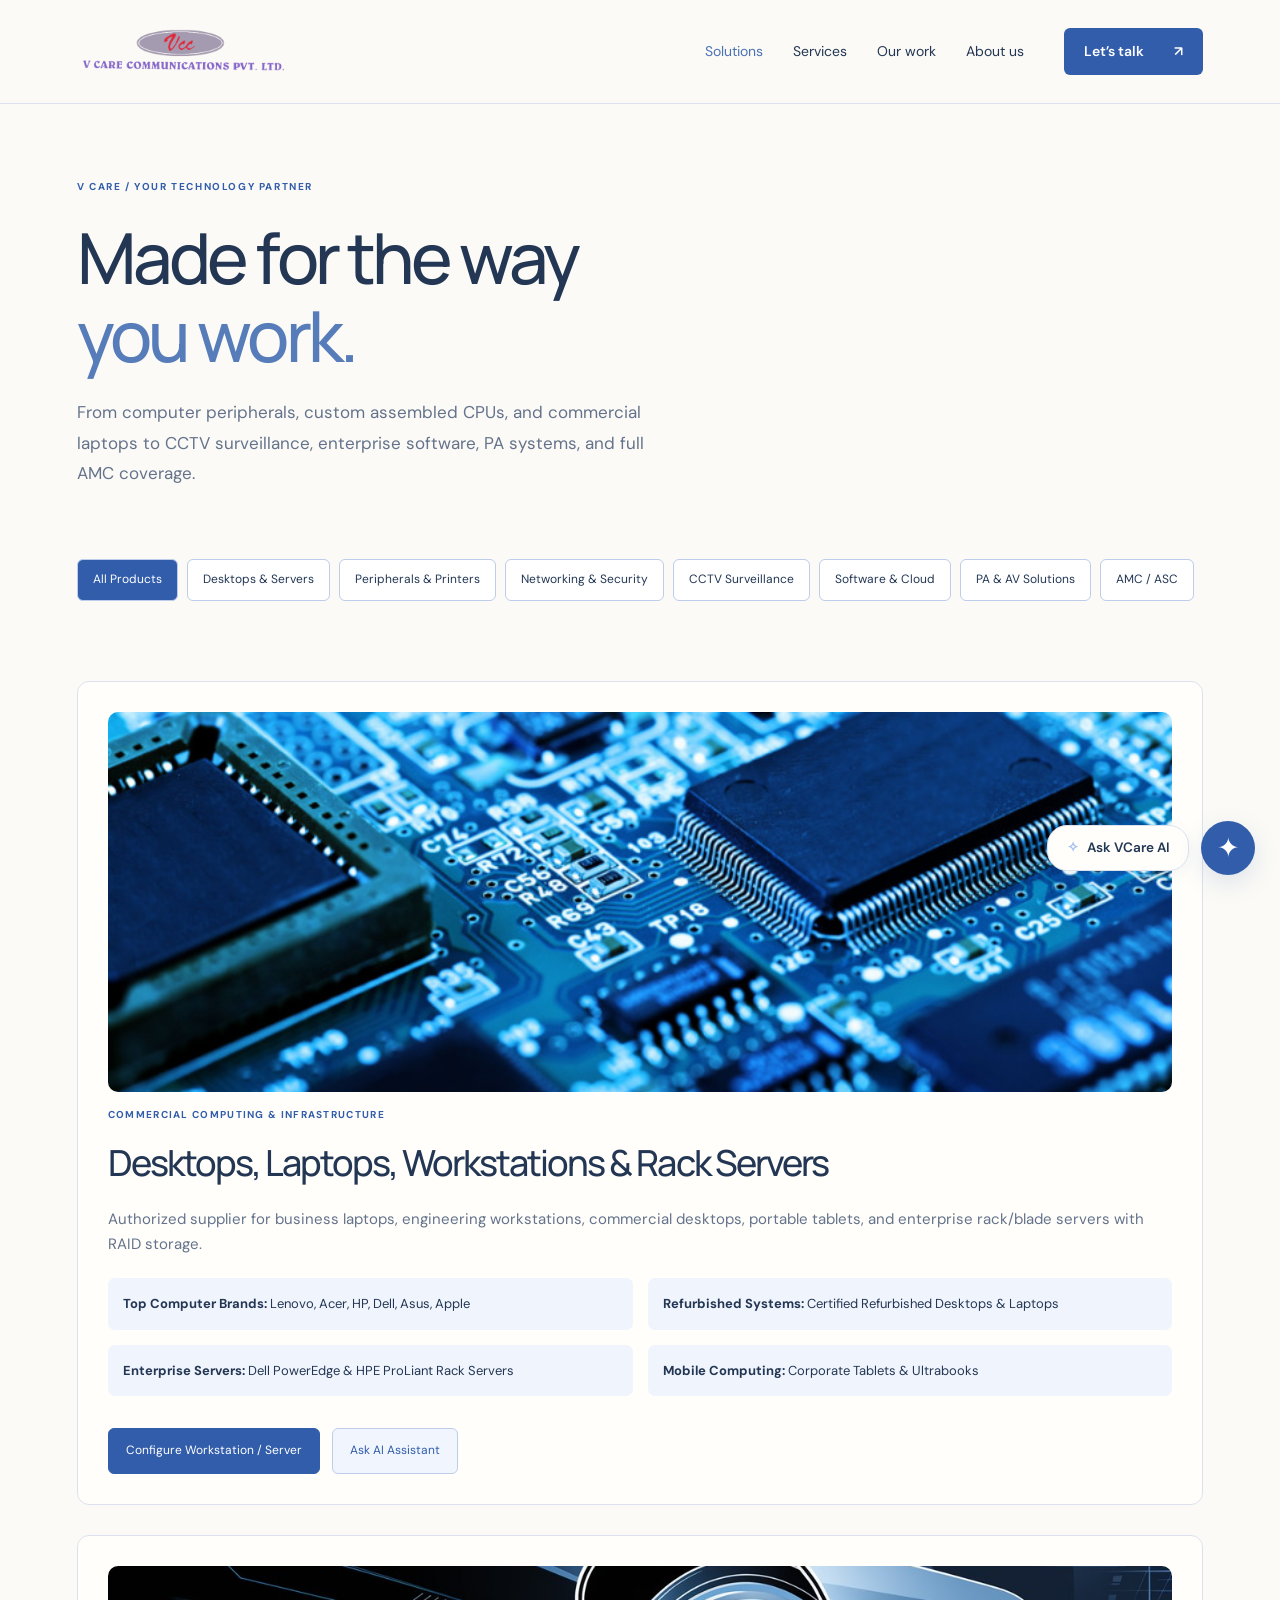
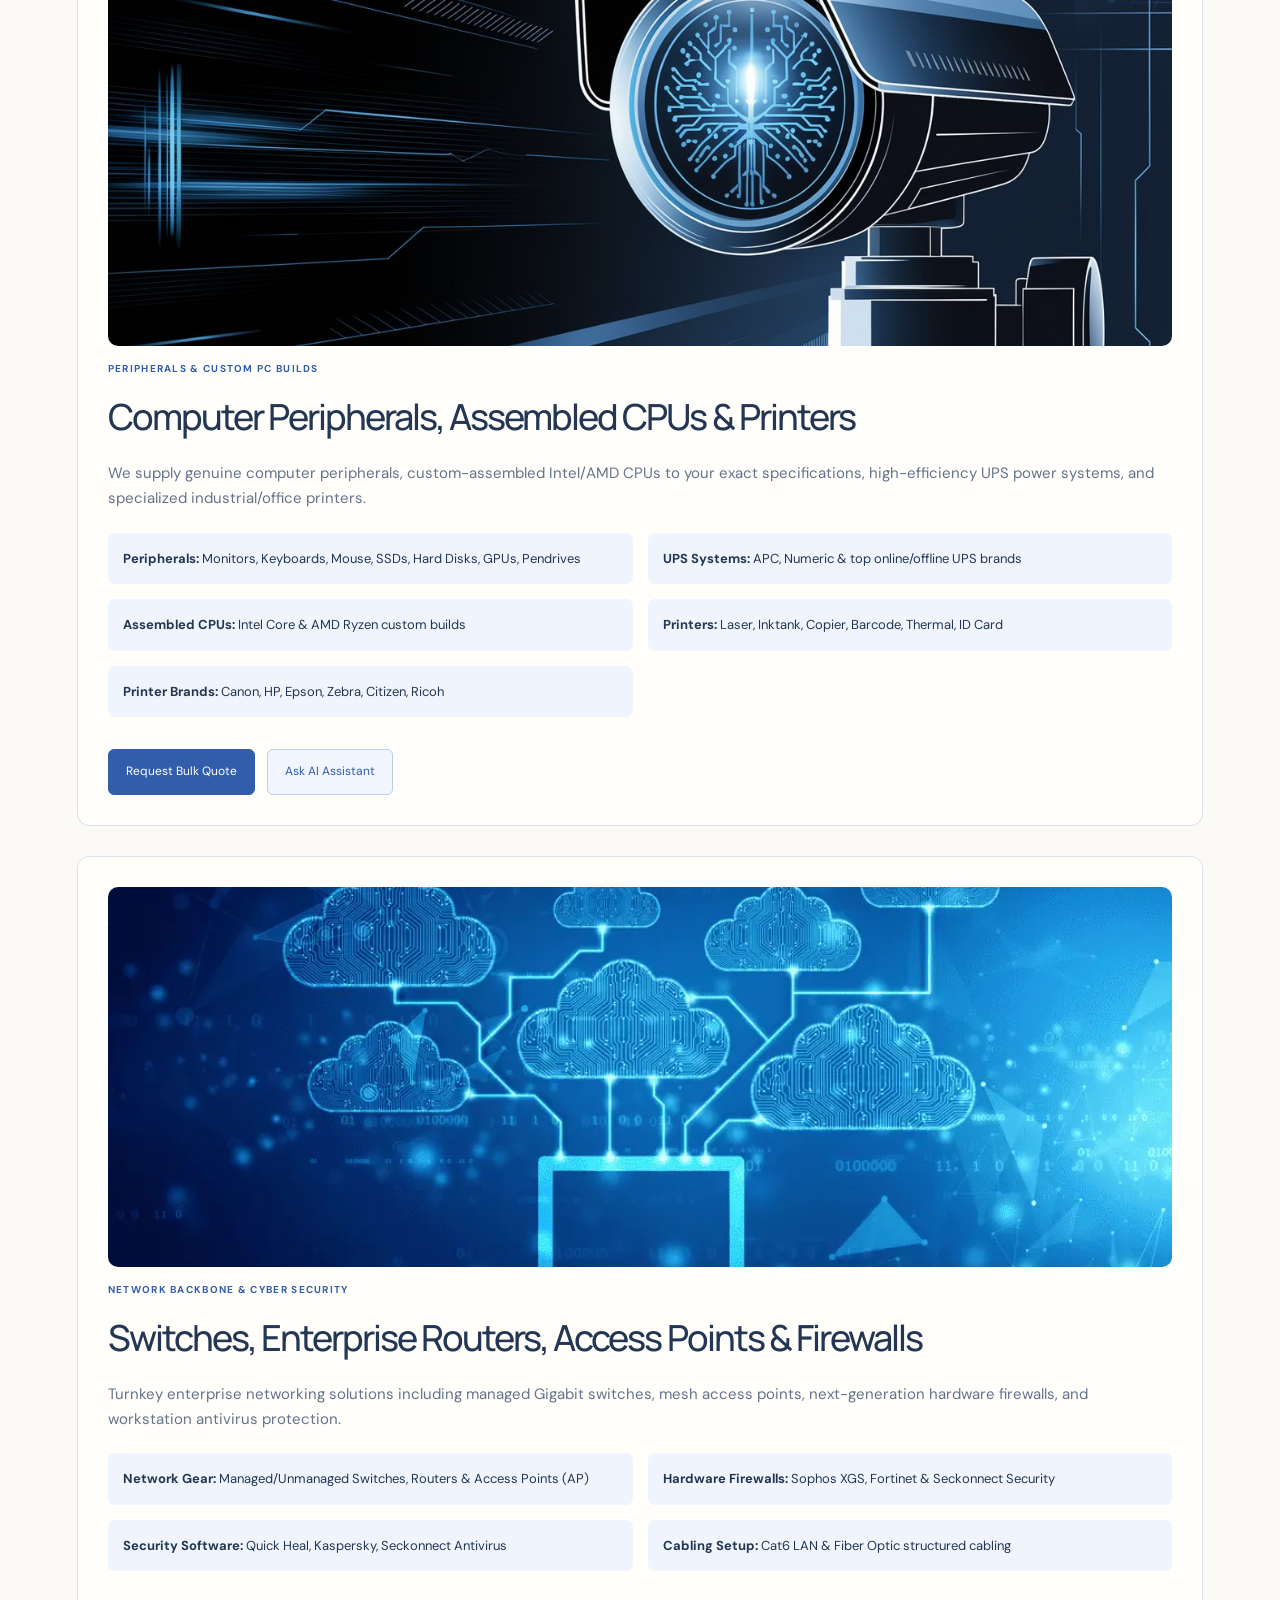
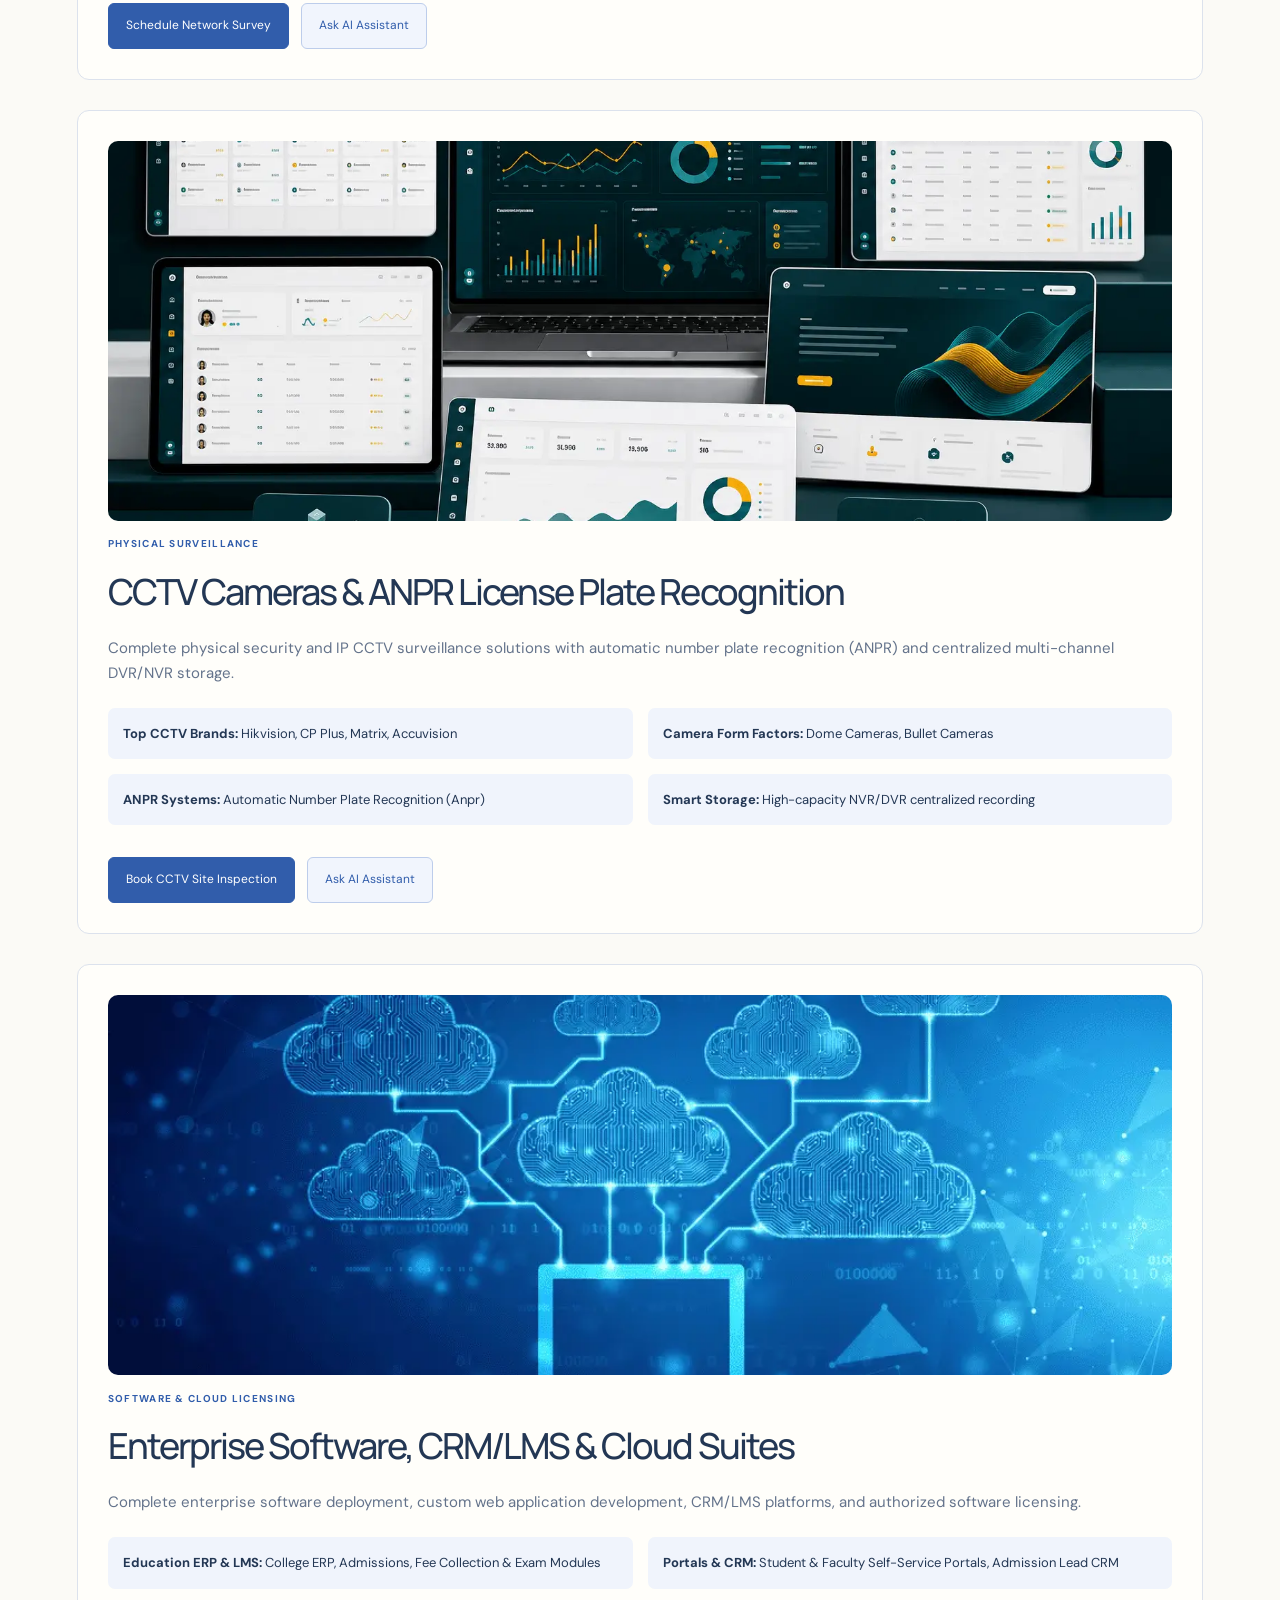
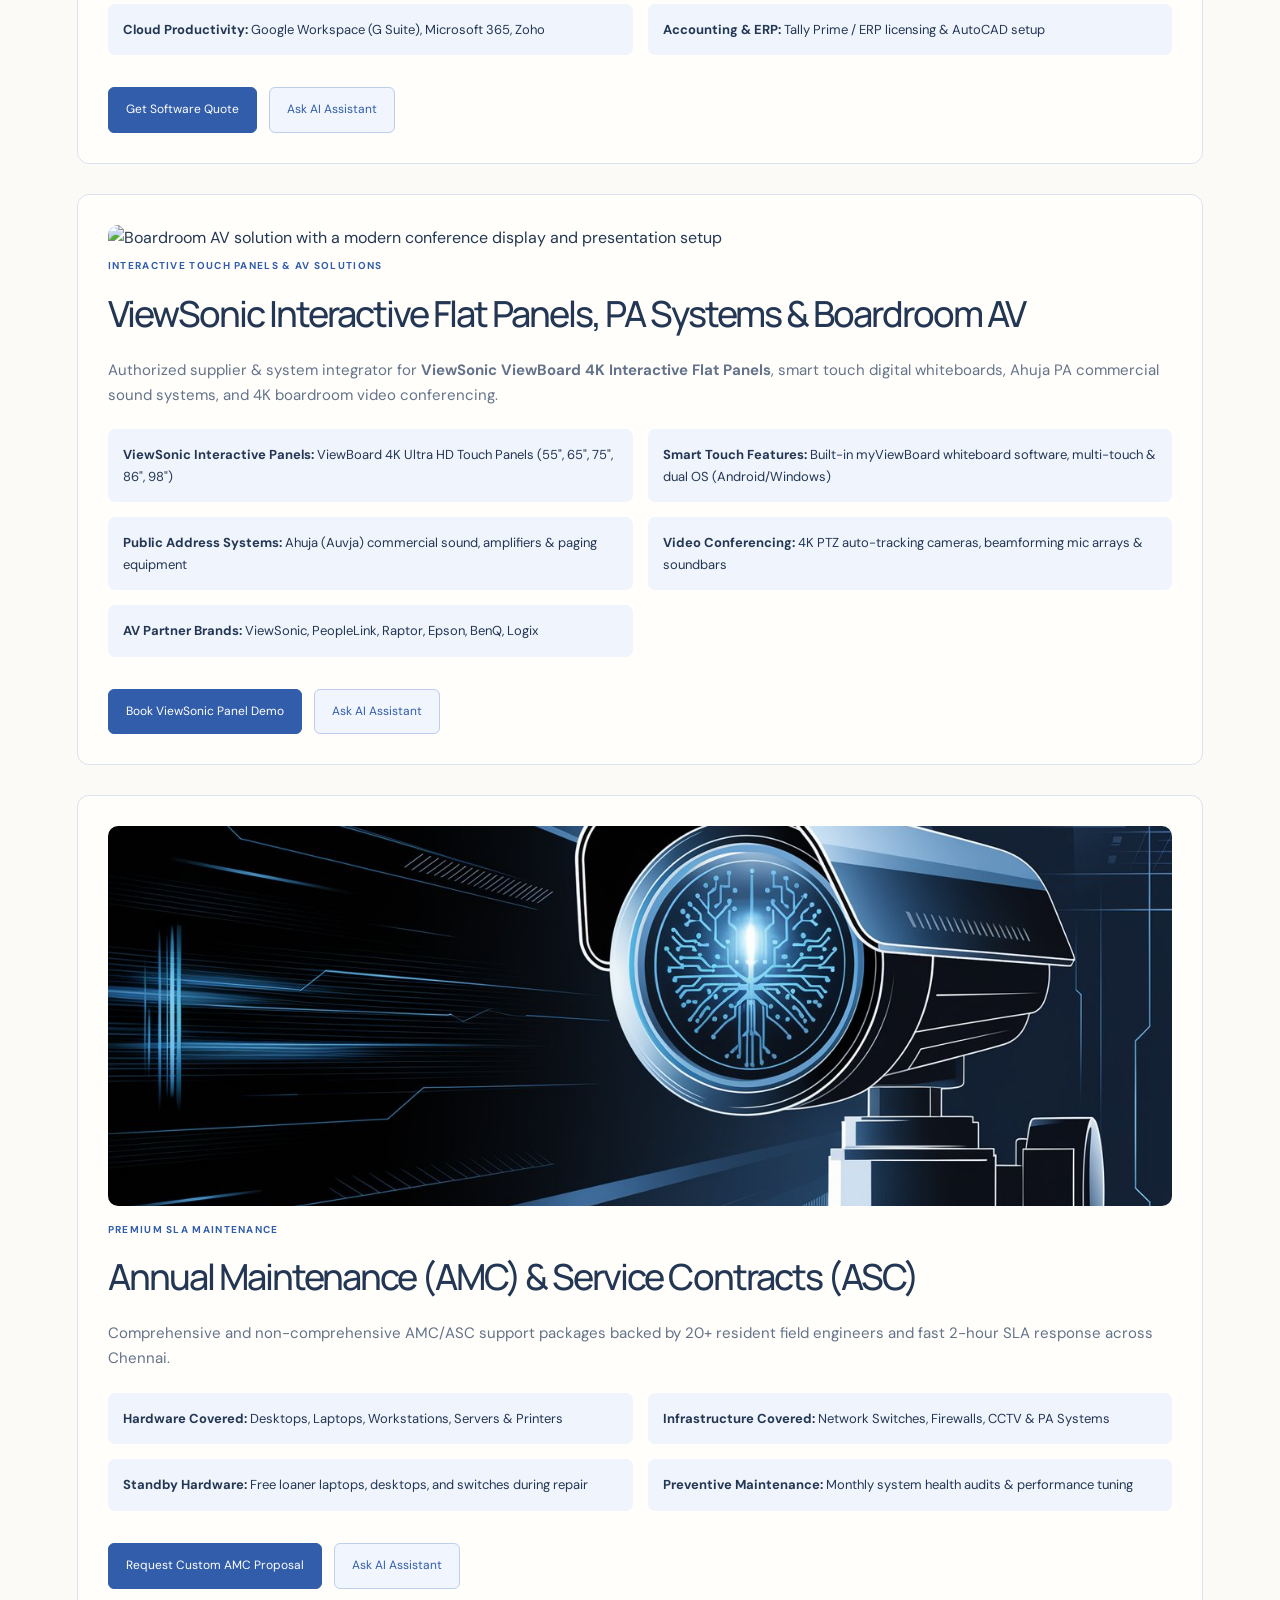
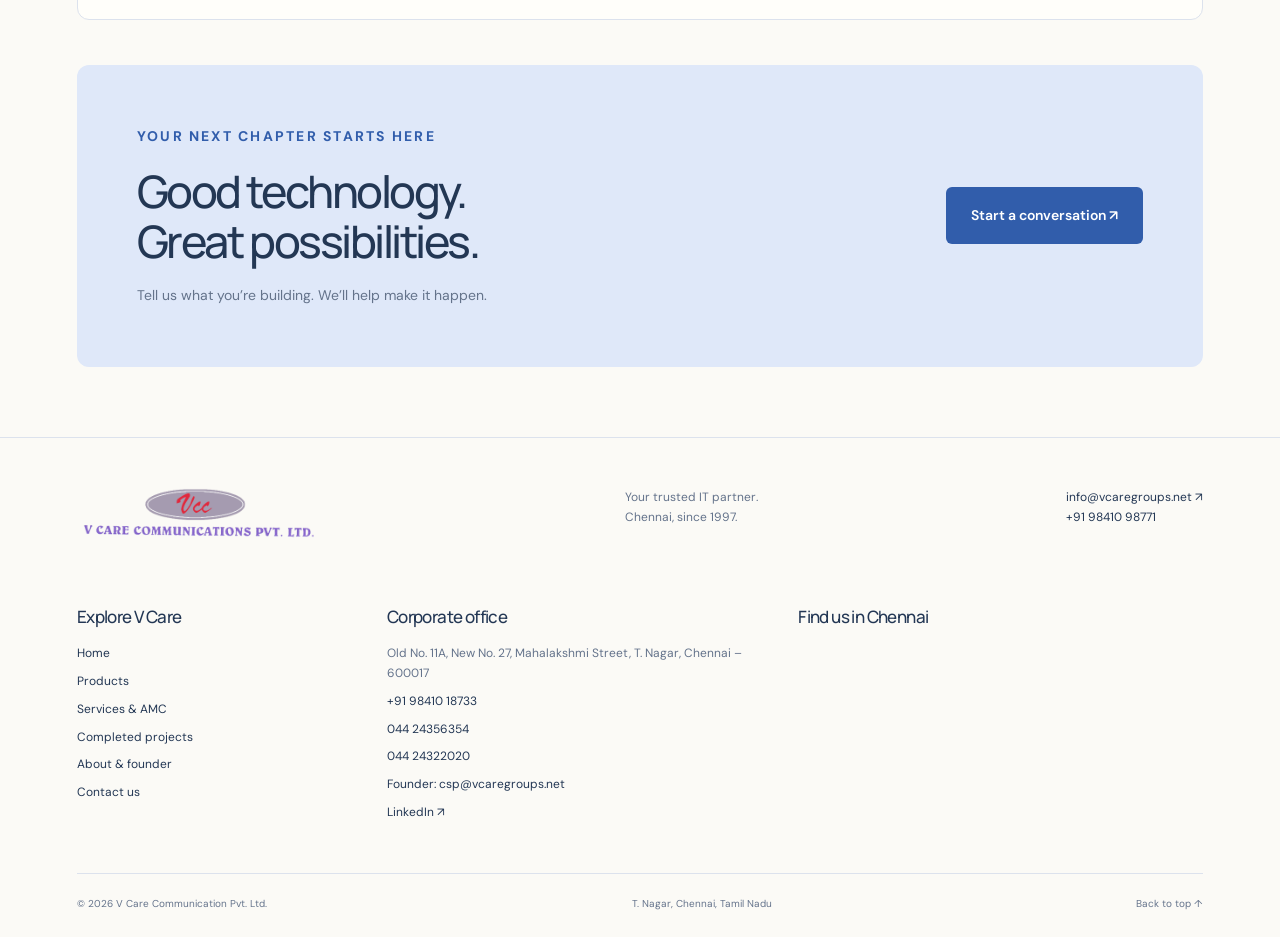
==== commit e8c2d83e: "Add files via upload" ====
--- a/products.html
+++ b/products.html
@@ -21,7 +21,9 @@
         
         <div class="bento-card product-card-item" data-category="computing">
           <div class="product-detail-card">
-            
+            <div class="product-img-box product-visual">
+              <img src="Picture-of-a-motherboard.jpg" alt="IT server rack and modern business computing setup">
+            </div>
             <div>
               <span class="bento-tag">COMMERCIAL COMPUTING & INFRASTRUCTURE</span>
               <h2 class="text-gradient">Desktops, Laptops, Workstations
@@ -52,7 +54,9 @@
         
         <div class="bento-card product-card-item" data-category="peripherals">
           <div class="product-detail-card">
-            
+            <div class="product-img-box product-visual">
+              <img src="1739354625_ee320b36f56cb51e9c34.jpeg" alt="Workstation setup with monitor, keyboard, printer, and office hardware">
+            </div>
             <div>
               <span class="bento-tag">PERIPHERALS & CUSTOM PC BUILDS</span>
               <h2 class="text-gradient">Computer Peripherals, Assembled
@@ -86,7 +90,9 @@
         
         <div class="bento-card product-card-item" data-category="networking">
           <div class="product-detail-card">
-            
+            <div class="product-img-box product-visual">
+              <img src="Top-6-Benefits-of-Hosting-Applications-in-the-Cloud_blog_optim.webp" alt="Cybersecurity and networking infrastructure with connected devices">
+            </div>
             <div>
               <span class="bento-tag">NETWORK BACKBONE & CYBER SECURITY</span>
               <h2 class="text-gradient">Switches, Enterprise Routers,
@@ -118,7 +124,9 @@
         
         <div class="bento-card product-card-item" data-category="cctv">
           <div class="product-detail-card">
-            
+            <div class="product-img-box product-visual">
+              <img src="software-dashboard-suite.webp" alt="Modern CCTV surveillance security camera installation">
+            </div>
             <div>
               <span class="bento-tag">PHYSICAL SURVEILLANCE</span>
               <h2 class="text-gradient">CCTV Cameras & ANPR License
@@ -150,7 +158,9 @@
         
         <div class="bento-card product-card-item" data-category="software">
           <div class="product-detail-card">
-            
+            <div class="product-img-box product-visual">
+              <img src="Top-6-Benefits-of-Hosting-Applications-in-the-Cloud_blog_optim.webp" alt="Business team collaborating with enterprise software and cloud services">
+            </div>
             <div>
               <span class="bento-tag">SOFTWARE & CLOUD LICENSING</span>
               <h2 class="text-gradient">Enterprise Software, CRM/LMS &
@@ -182,7 +192,9 @@
         
         <div class="bento-card product-card-item" data-category="av-pa">
           <div class="product-detail-card">
-            
+            <div class="product-img-box product-visual">
+              <img src="https://images.unsplash.com/photo-1497366754035-f200968a6e72?auto=format&fit=crop&w=1200&q=80" alt="Boardroom AV solution with a modern conference display and presentation setup">
+            </div>
             <div>
               <span class="bento-tag">INTERACTIVE TOUCH PANELS & AV SOLUTIONS</span>
               <h2 class="text-gradient">ViewSonic Interactive Flat
@@ -217,7 +229,9 @@
         
         <div class="bento-card product-card-item" data-category="amc">
           <div class="product-detail-card">
-            
+            <div class="product-img-box product-visual">
+              <img src="1739354625_ee320b36f56cb51e9c34.jpeg" alt="IT support technician servicing business technology equipment">
+            </div>
             <div>
               <span class="bento-tag">PREMIUM SLA MAINTENANCE</span>
               <h2 class="text-gradient">Annual Maintenance (AMC) &
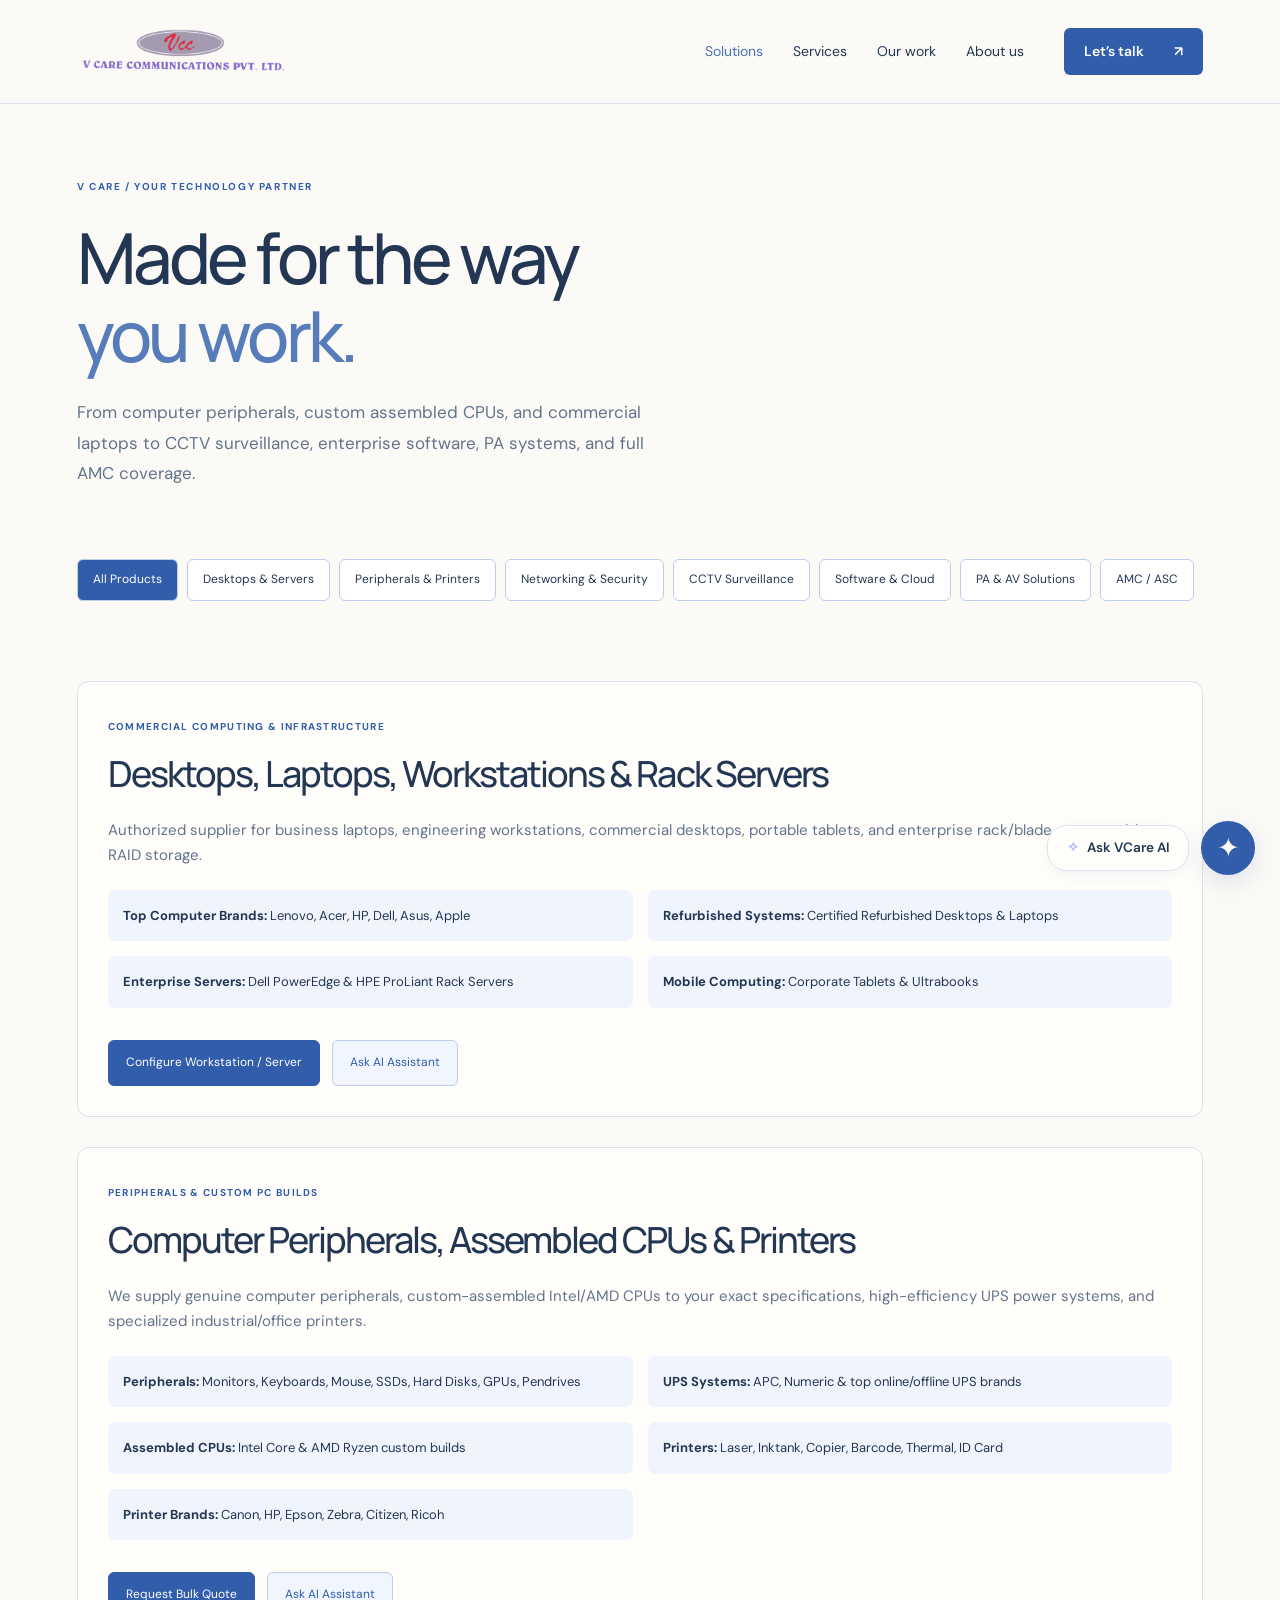
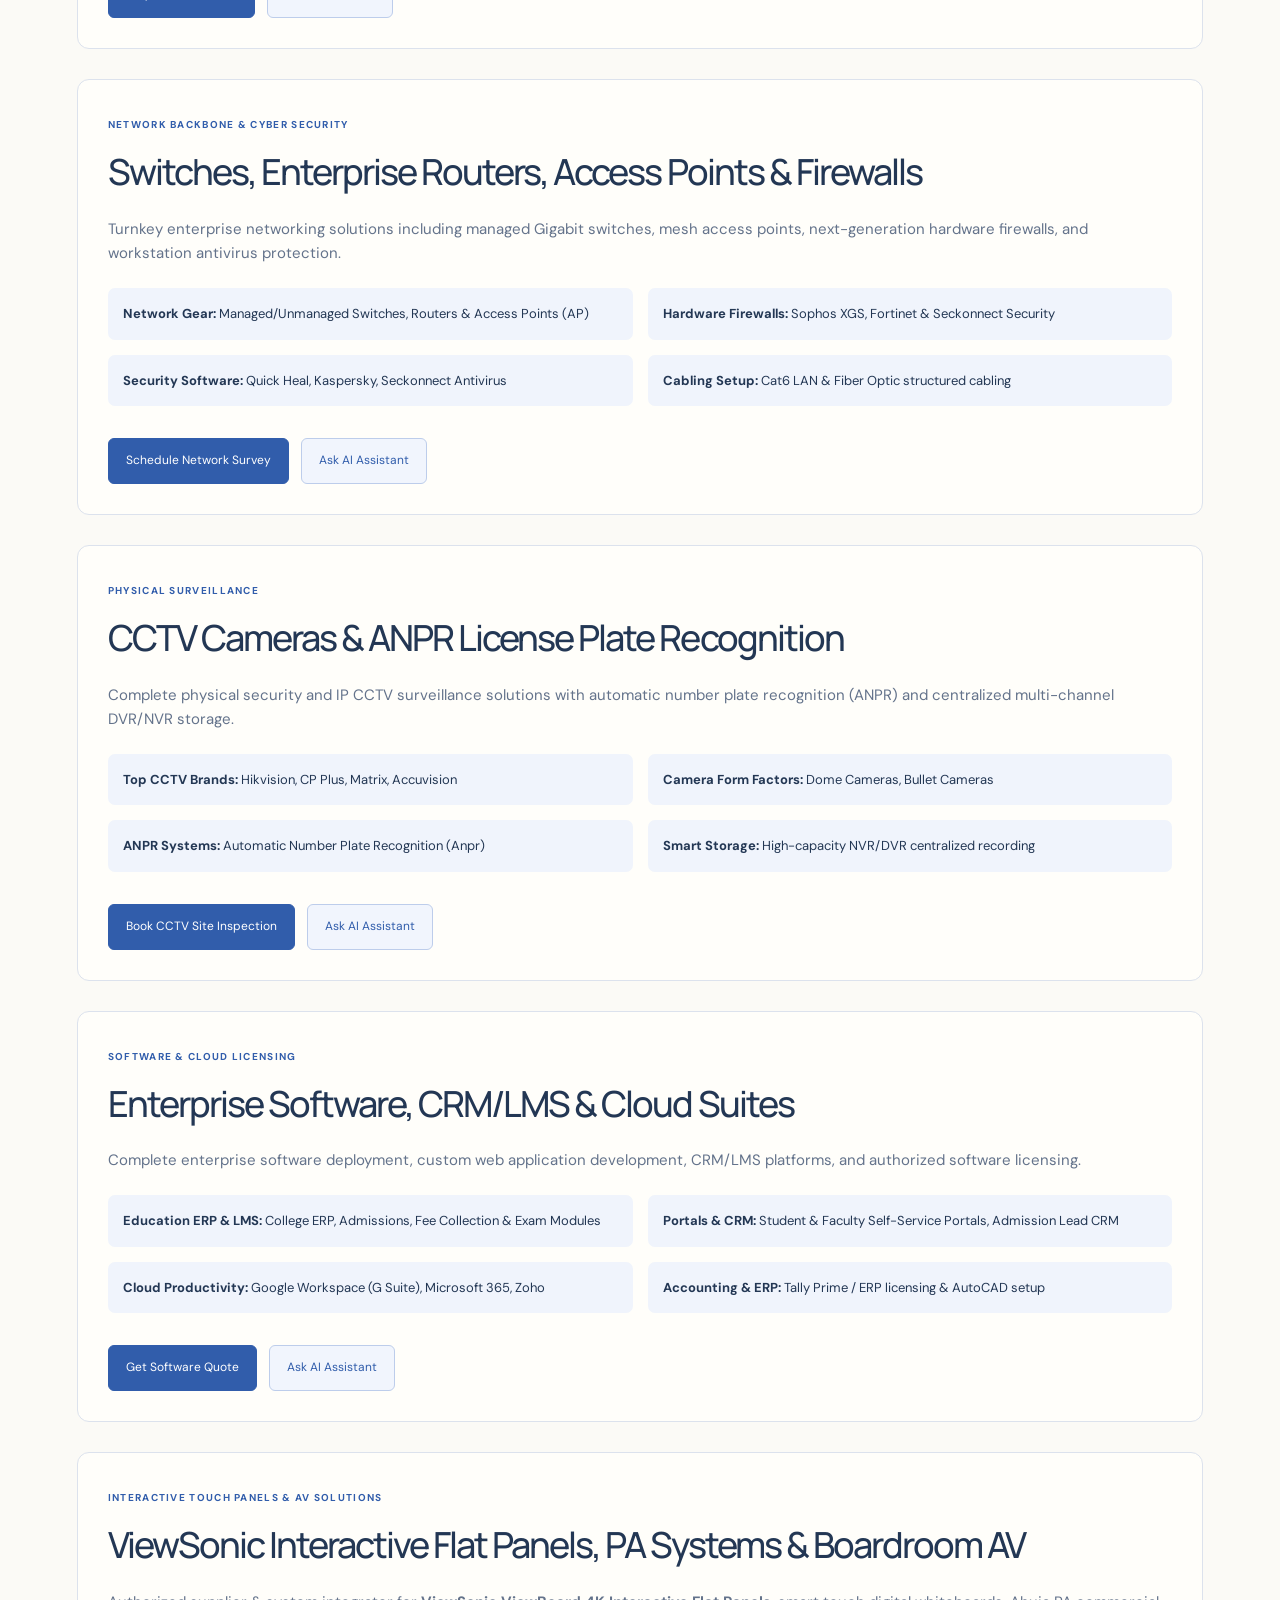
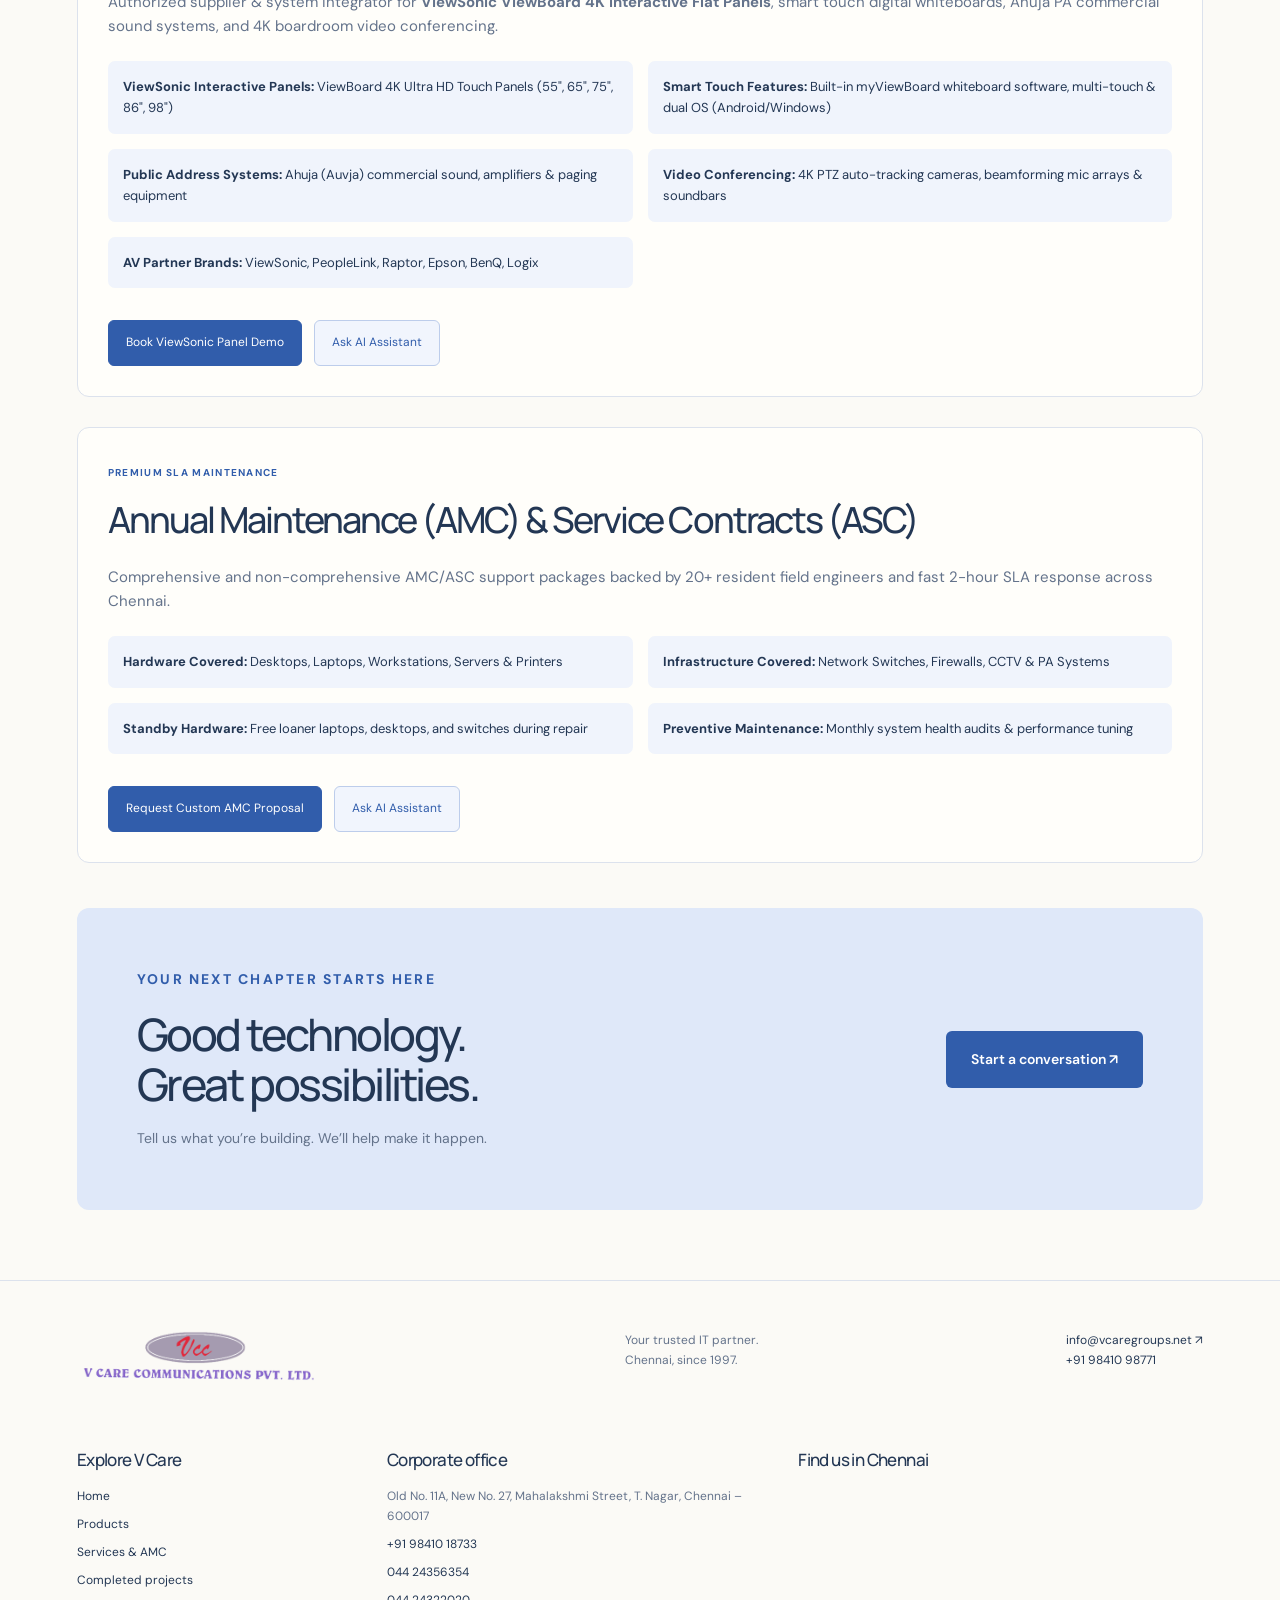
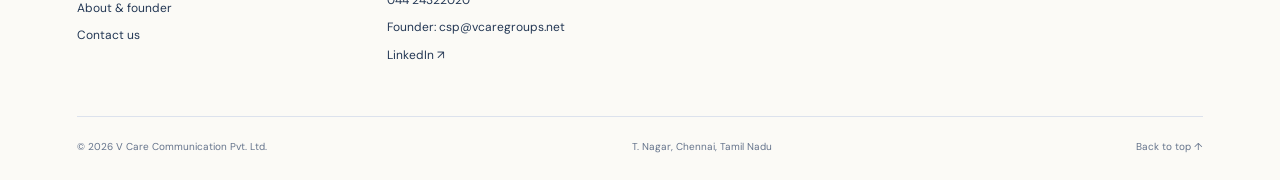
==== commit a450926c: "Update products.html" ====
--- a/products.html
+++ b/products.html
@@ -22,7 +22,6 @@
         <div class="bento-card product-card-item" data-category="computing">
           <div class="product-detail-card">
             <div class="product-img-box product-visual">
-              <img src="Picture-of-a-motherboard.jpg" alt="IT server rack and modern business computing setup">
             </div>
             <div>
               <span class="bento-tag">COMMERCIAL COMPUTING & INFRASTRUCTURE</span>
@@ -55,7 +54,6 @@
         <div class="bento-card product-card-item" data-category="peripherals">
           <div class="product-detail-card">
             <div class="product-img-box product-visual">
-              <img src="1739354625_ee320b36f56cb51e9c34.jpeg" alt="Workstation setup with monitor, keyboard, printer, and office hardware">
             </div>
             <div>
               <span class="bento-tag">PERIPHERALS & CUSTOM PC BUILDS</span>
@@ -91,7 +89,6 @@
         <div class="bento-card product-card-item" data-category="networking">
           <div class="product-detail-card">
             <div class="product-img-box product-visual">
-              <img src="Top-6-Benefits-of-Hosting-Applications-in-the-Cloud_blog_optim.webp" alt="Cybersecurity and networking infrastructure with connected devices">
             </div>
             <div>
               <span class="bento-tag">NETWORK BACKBONE & CYBER SECURITY</span>
@@ -125,7 +122,6 @@
         <div class="bento-card product-card-item" data-category="cctv">
           <div class="product-detail-card">
             <div class="product-img-box product-visual">
-              <img src="software-dashboard-suite.webp" alt="Modern CCTV surveillance security camera installation">
             </div>
             <div>
               <span class="bento-tag">PHYSICAL SURVEILLANCE</span>
@@ -159,7 +155,6 @@
         <div class="bento-card product-card-item" data-category="software">
           <div class="product-detail-card">
             <div class="product-img-box product-visual">
-              <img src="Top-6-Benefits-of-Hosting-Applications-in-the-Cloud_blog_optim.webp" alt="Business team collaborating with enterprise software and cloud services">
             </div>
             <div>
               <span class="bento-tag">SOFTWARE & CLOUD LICENSING</span>
@@ -193,7 +188,6 @@
         <div class="bento-card product-card-item" data-category="av-pa">
           <div class="product-detail-card">
             <div class="product-img-box product-visual">
-              <img src="https://images.unsplash.com/photo-1497366754035-f200968a6e72?auto=format&fit=crop&w=1200&q=80" alt="Boardroom AV solution with a modern conference display and presentation setup">
             </div>
             <div>
               <span class="bento-tag">INTERACTIVE TOUCH PANELS & AV SOLUTIONS</span>
@@ -230,7 +224,6 @@
         <div class="bento-card product-card-item" data-category="amc">
           <div class="product-detail-card">
             <div class="product-img-box product-visual">
-              <img src="1739354625_ee320b36f56cb51e9c34.jpeg" alt="IT support technician servicing business technology equipment">
             </div>
             <div>
               <span class="bento-tag">PREMIUM SLA MAINTENANCE</span>
@@ -261,4 +254,4 @@
 
       </div>
     </div>
-  </section></div></main><section class="closing"><div><p class="eyebrow">YOUR NEXT CHAPTER STARTS HERE</p><h2>Good technology.<br>Great possibilities.</h2><p>Tell us what you’re building. We’ll help make it happen.</p></div><a class="button" href="contact.html">Start a conversation ↗</a></section><footer><div class="footer-top"><a class="brand" href="index.html"><img src="logo.png" alt="V Care Communication Pvt. Ltd."></a><p>Your trusted IT partner.<br>Chennai, since 1997.</p><div><a href="mailto:info@vcaregroups.net">info@vcaregroups.net ↗</a><a href="tel:+919841098771">+91 98410 98771</a></div></div><div class="footer-extras"><div><h3>Explore V Care</h3><a href="index.html">Home</a><a href="products.html">Products</a><a href="services.html">Services & AMC</a><a href="projects.html">Completed projects</a><a href="about.html">About & founder</a><a href="contact.html">Contact us</a></div><div><h3>Corporate office</h3><p>Old No. 11A, New No. 27, Mahalakshmi Street, T. Nagar, Chennai – 600017</p><a href="tel:+919841018733">+91 98410 18733</a><a href="tel:04424356354">044 24356354</a><a href="tel:04424322020">044 24322020</a><a href="mailto:csp@vcaregroups.net">Founder: csp@vcaregroups.net</a><a href="https://www.linkedin.com/company/vcare-communication-pvt-ltd/" target="_blank" rel="noopener">LinkedIn ↗</a></div><div><h3>Find us in Chennai</h3><iframe src="https://www.google.com/maps/embed?pb=!1m18!1m12!1m3!1d15547.591956405066!2d80.22578973375931!3d13.042164800798362!2m3!1f0!2f0!3f0!3m2!1i1024!2i768!4f13.1!3m3!1m2!1s0x3a5266fff893aa7f%3A0x14968e3ff14acfaf!2sV%20Care%20Communication!5e0!3m2!1sen!2sin!4v1703919596959!5m2!1sen!2sin" width="100%" height="460" allowfullscreen="" loading="lazy" title="V Care office location"></iframe></div></div><div class="footer-bottom"><span>© <span id="year"></span> V Care Communication Pvt. Ltd.</span><a href="contact.html">T. Nagar, Chennai, Tamil Nadu</a><a href="#main">Back to top ↑</a></div></footer><script src="js/chatbot-data.js"></script><script src="js/chatbot.js"></script><script src="js/site.js"></script></body></html>+  </section></div></main><section class="closing"><div><p class="eyebrow">YOUR NEXT CHAPTER STARTS HERE</p><h2>Good technology.<br>Great possibilities.</h2><p>Tell us what you’re building. We’ll help make it happen.</p></div><a class="button" href="contact.html">Start a conversation ↗</a></section><footer><div class="footer-top"><a class="brand" href="index.html"><img src="logo.png" alt="V Care Communication Pvt. Ltd."></a><p>Your trusted IT partner.<br>Chennai, since 1997.</p><div><a href="mailto:info@vcaregroups.net">info@vcaregroups.net ↗</a><a href="tel:+919841098771">+91 98410 98771</a></div></div><div class="footer-extras"><div><h3>Explore V Care</h3><a href="index.html">Home</a><a href="products.html">Products</a><a href="services.html">Services & AMC</a><a href="projects.html">Completed projects</a><a href="about.html">About & founder</a><a href="contact.html">Contact us</a></div><div><h3>Corporate office</h3><p>Old No. 11A, New No. 27, Mahalakshmi Street, T. Nagar, Chennai – 600017</p><a href="tel:+919841018733">+91 98410 18733</a><a href="tel:04424356354">044 24356354</a><a href="tel:04424322020">044 24322020</a><a href="mailto:csp@vcaregroups.net">Founder: csp@vcaregroups.net</a><a href="https://www.linkedin.com/company/vcare-communication-pvt-ltd/" target="_blank" rel="noopener">LinkedIn ↗</a></div><div><h3>Find us in Chennai</h3><iframe src="https://www.google.com/maps/embed?pb=!1m18!1m12!1m3!1d15547.591956405066!2d80.22578973375931!3d13.042164800798362!2m3!1f0!2f0!3f0!3m2!1i1024!2i768!4f13.1!3m3!1m2!1s0x3a5266fff893aa7f%3A0x14968e3ff14acfaf!2sV%20Care%20Communication!5e0!3m2!1sen!2sin!4v1703919596959!5m2!1sen!2sin" width="100%" height="460" allowfullscreen="" loading="lazy" title="V Care office location"></iframe></div></div><div class="footer-bottom"><span>© <span id="year"></span> V Care Communication Pvt. Ltd.</span><a href="contact.html">T. Nagar, Chennai, Tamil Nadu</a><a href="#main">Back to top ↑</a></div></footer><script src="js/chatbot-data.js"></script><script src="js/chatbot.js"></script><script src="js/site.js"></script></body></html>
